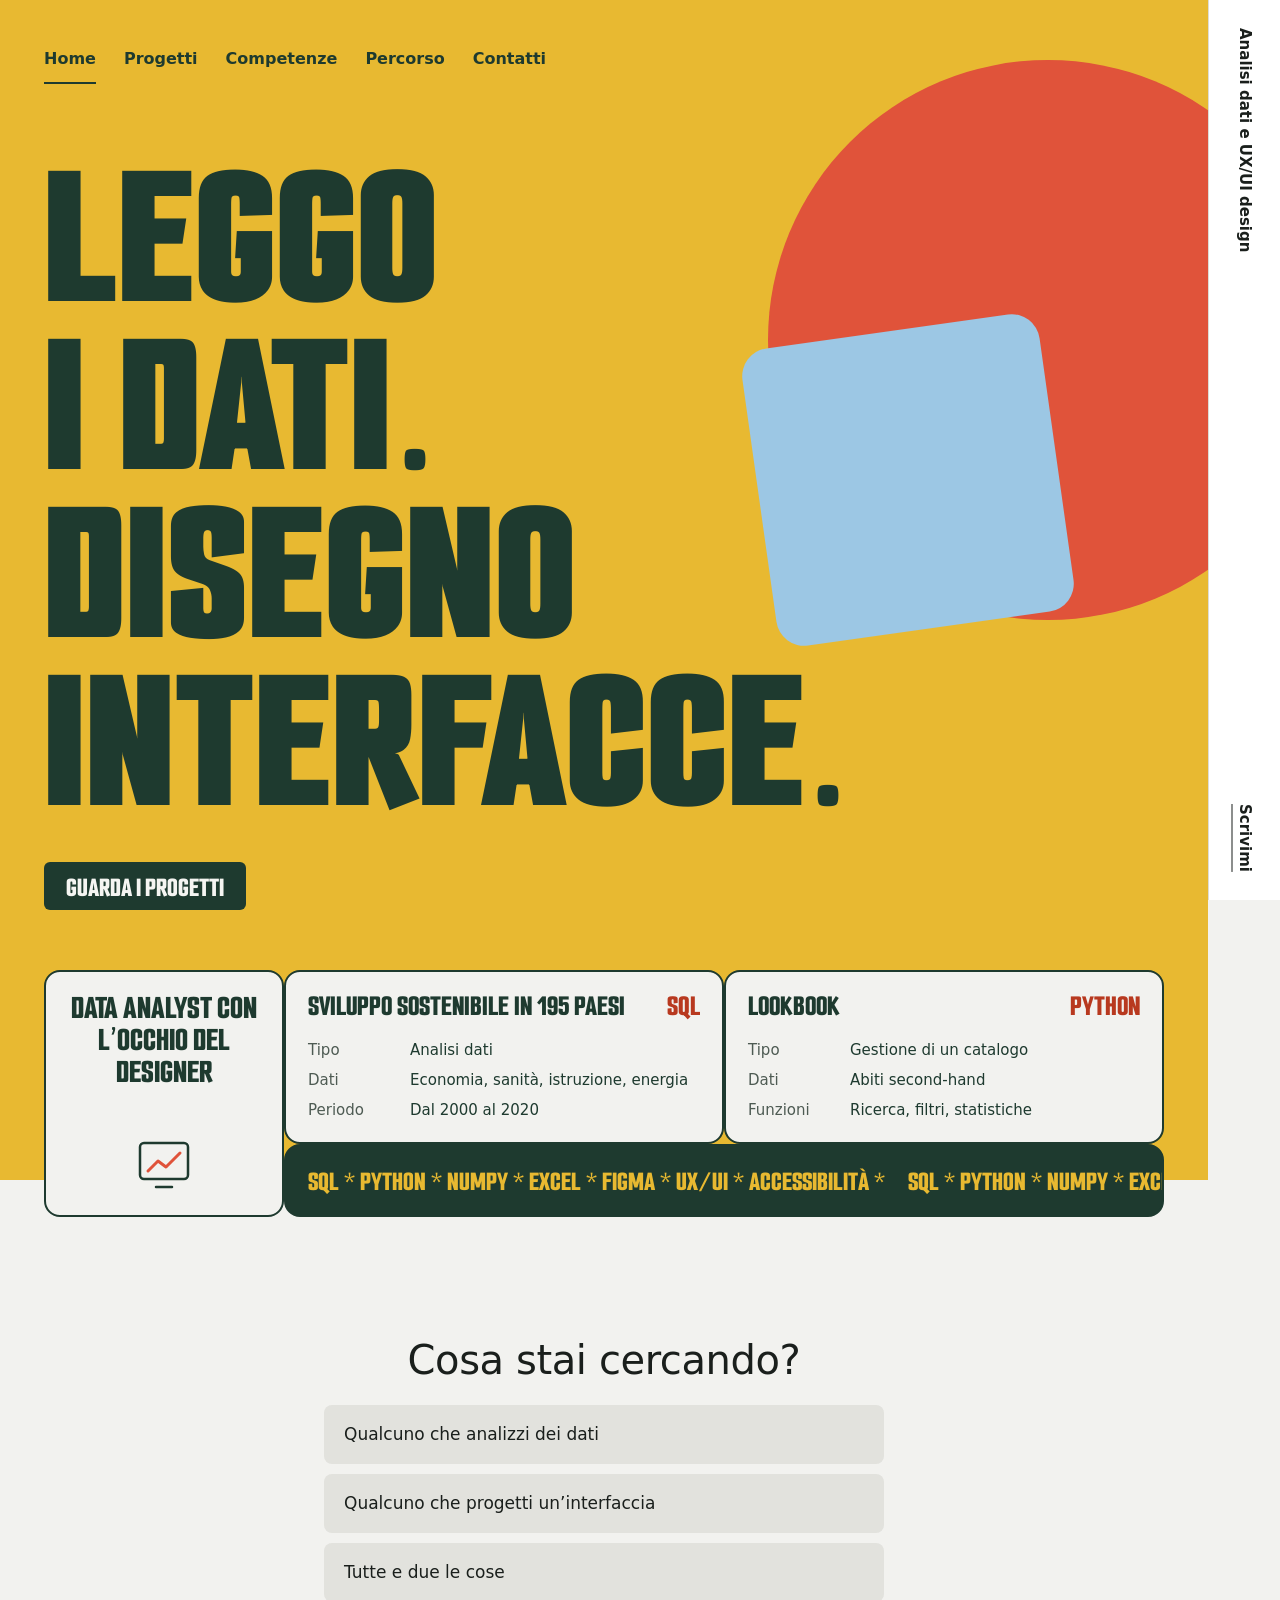
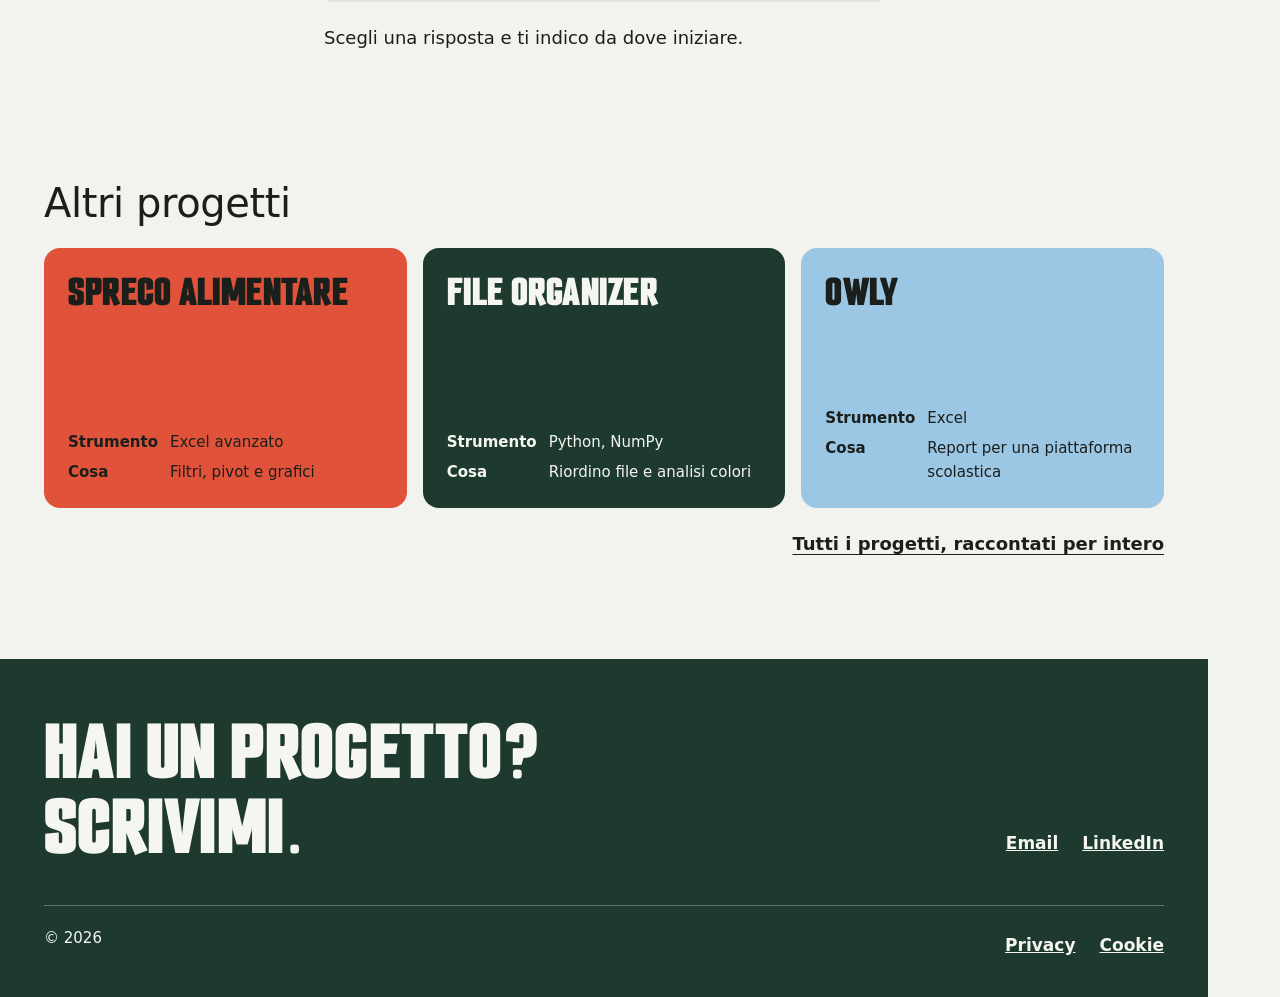
==== index.html @ 6e519856 "Percorso: tappe allineate a sinistra come il resto della pagina" ====
<!DOCTYPE html>
<html lang="it">
<head>
<meta charset="UTF-8">
<meta name="viewport" content="width=device-width, initial-scale=1">
<title>Valerio Aquilani, data analyst e UX/UI designer</title>
<meta name="description" content="Portfolio di Valerio Aquilani: analisi dati con SQL, Python ed Excel, e 13 anni di esperienza in UX/UI design.">
<meta name="theme-color" content="#E8B931">
<link rel="icon" href="data:image/svg+xml,%3Csvg xmlns='http://www.w3.org/2000/svg' viewBox='0 0 32 32'%3E%3Crect width='32' height='32' rx='7' fill='%231E3A2F'/%3E%3Ccircle cx='16' cy='16' r='9' fill='%23E8B931'/%3E%3C/svg%3E">

<meta property="og:type" content="website">
<meta property="og:url" content="https://madeinaquila.github.io/valerioaquilani/">
<meta property="og:title" content="Leggo i dati. Disegno interfacce.">
<meta property="og:description" content="Data analyst con l’occhio del designer. Progetti in SQL, Python, Excel e Figma.">
<meta property="og:image" content="https://madeinaquila.github.io/valerioaquilani/images/og-image.png">
<meta property="og:image:width" content="1200">
<meta property="og:image:height" content="630">
<meta name="twitter:card" content="summary_large_image">

<link rel="preload" href="fonts/smooch-sans.woff2" as="font" type="font/woff2" crossorigin>
<link rel="preload" href="fonts/hanken-grotesk.woff2" as="font" type="font/woff2" crossorigin>
<link rel="stylesheet" href="css/style.css?v=9">
</head>
<body>
<a class="skip" href="#contenuto">Vai al contenuto</a>

<div class="shell">
<div class="page">

  <header class="hero">
    <div class="shape-circle" aria-hidden="true"></div>
    <div class="shape-square" aria-hidden="true"></div>

    <div class="top">
      <nav aria-label="Principale">
        <ul>
          <li><a href="index.html" aria-current="page">Home</a></li>
          <li><a href="portfolio.html">Progetti</a></li>
          <li><a href="skills.html">Competenze</a></li>
          <li><a href="about.html">Percorso</a></li>
          <li><a href="#contatti">Contatti</a></li>
        </ul>
      </nav>
      <button class="menu-btn" type="button" aria-expanded="false" aria-controls="menu">Menu</button>
    </div>

    <h1 class="display">Leggo<br>i dati.<br>Disegno<br>interfacce.</h1>
    <a class="btn btn-verde hero-cta" href="portfolio.html">Guarda i progetti</a>
  </header>

  <main id="contenuto">
    <section class="specs" aria-label="In evidenza">
      <div class="spec spec-intro">
        <p>Data analyst con l’occhio del designer</p>
        <svg aria-hidden="true" viewBox="0 0 60 60" width="60" height="60"><rect x="6" y="8" width="48" height="36" rx="4" fill="none" stroke="#1E3A2F" stroke-width="2.5"/><path d="M14 36 L24 26 L32 32 L46 18" fill="none" stroke="#E0533A" stroke-width="3" stroke-linecap="round" stroke-linejoin="round"/><path d="M22 52 H38" stroke="#1E3A2F" stroke-width="2.5" stroke-linecap="round"/></svg>
      </div>

      <a class="spec" href="portfolio.html#sostenibile">
        <span class="spec-head"><span>Sviluppo sostenibile in 195 Paesi</span><span class="tool">SQL</span></span>
        <dl class="spec-list">
          <dt>Tipo</dt><dd>Analisi dati</dd>
          <dt>Dati</dt><dd>Economia, sanità, istruzione, energia</dd>
          <dt>Periodo</dt><dd>Dal 2000 al 2020</dd>
        </dl>
      </a>

      <a class="spec" href="portfolio.html#lookbook">
        <span class="spec-head"><span>LookBook</span><span class="tool">Python</span></span>
        <dl class="spec-list">
          <dt>Tipo</dt><dd>Gestione di un catalogo</dd>
          <dt>Dati</dt><dd>Abiti second-hand</dd>
          <dt>Funzioni</dt><dd>Ricerca, filtri, statistiche</dd>
        </dl>
      </a>

      <div class="ticker">
        <p class="sr-only">Strumenti: SQL, Python, NumPy, Excel, Figma, UX/UI, accessibilità.</p>
        <div class="ticker-track" aria-hidden="true">
          <span>SQL * Python * NumPy * Excel * Figma * UX/UI * Accessibilità *</span>
          <span>SQL * Python * NumPy * Excel * Figma * UX/UI * Accessibilità *</span>
        </div>
      </div>
    </section>

    <section class="quiz" data-quiz aria-labelledby="quiz-title">
      <h2 id="quiz-title">Cosa stai cercando?</h2>
      <div class="quiz-options" role="group" aria-labelledby="quiz-title">
        <button type="button" data-answer="dati" aria-pressed="false">Qualcuno che analizzi dei dati</button>
        <button type="button" data-answer="ui" aria-pressed="false">Qualcuno che progetti un’interfaccia</button>
        <button type="button" data-answer="tutte" aria-pressed="false">Tutte e due le cose</button>
      </div>
      <p class="quiz-answer" aria-live="polite">Scegli una risposta e ti indico da dove iniziare.</p>
    </section>

    <section class="section" aria-labelledby="altri-title">
      <h2 class="section-title" id="altri-title">Altri progetti</h2>
      <div class="blocks">
        <a class="block bg-pomodoro" href="portfolio.html#spreco">
          <span class="display">Spreco alimentare</span>
          <dl class="spec-list"><dt>Strumento</dt><dd>Excel avanzato</dd><dt>Cosa</dt><dd>Filtri, pivot e grafici</dd></dl>
        </a>
        <a class="block bg-verde" href="portfolio.html#organizer">
          <span class="display">File Organizer</span>
          <dl class="spec-list"><dt>Strumento</dt><dd>Python, NumPy</dd><dt>Cosa</dt><dd>Riordino file e analisi colori</dd></dl>
        </a>
        <a class="block bg-cielo" href="portfolio.html#owly">
          <span class="display">Owly</span>
          <dl class="spec-list"><dt>Strumento</dt><dd>Excel</dd><dt>Cosa</dt><dd>Report per una piattaforma scolastica</dd></dl>
        </a>
      </div>
      <div class="section-foot"><a class="link-forte" href="portfolio.html">Tutti i progetti, raccontati per intero</a></div>
    </section>
  </main>

  <footer class="footer" id="contatti">
    <div class="footer-main">
      <p class="display">Hai un progetto?<br><a href="#" data-email-reveal="keep">Scrivimi.</a></p>
      <div class="footer-links">
        <a href="#" data-email-reveal>Email</a>
        <a href="https://www.linkedin.com/in/valerio-aquilani-575308144/" target="_blank" rel="noopener">LinkedIn</a>
      </div>
    </div>
    <div class="footer-small">
      <span>© 2026</span>
      <span class="footer-links"><a href="privacy-policy.html">Privacy</a><a href="cookie-policy.html">Cookie</a></span>
    </div>
  </footer>
</div>

<aside class="aside" aria-label="Disponibilità">
  <span class="aside-text">Analisi dati e UX/UI design</span>
  <a href="#contatti">Scrivimi</a>
</aside>
</div>

<div class="menu-panel" id="menu" role="dialog" aria-modal="true" aria-label="Menu">
  <button class="menu-close" type="button">Chiudi</button>
  <ul>
    <li><a href="index.html" aria-current="page">Home</a></li>
    <li><a href="portfolio.html">Progetti</a></li>
    <li><a href="skills.html">Competenze</a></li>
    <li><a href="about.html">Percorso</a></li>
    <li><a href="#contatti">Contatti</a></li>
  </ul>
</div>

<script src="js/script.js?v=7"></script>
</body>
</html>
---- css/style.css ----
/* Portfolio, stile "a colori"
   Titoli: Smooch Sans, stretto e un po' retrò, usato grande come elemento grafico.
   Testo: Hanken Grotesk, sobrio e leggibile.
   Font ospitati qui, niente richieste a Google: la privacy policy resta vera. */

@font-face{
  font-family:"Smooch Sans";
  src:url("../fonts/smooch-sans.woff2") format("woff2");
  font-weight:100 900;
  font-display:swap;
}
@font-face{
  font-family:"Hanken Grotesk";
  src:url("../fonts/hanken-grotesk.woff2") format("woff2");
  font-weight:100 900;
  font-display:swap;
}

:root{
  --senape:#E8B931;
  --verde:#1E3A2F;
  --pomodoro:#E0533A;
  --cielo:#9CC7E4;
  --carta:#F2F2EF;
  --bianco:#FFFFFF;
  --ink:#1A1F1C;
  --muted:#4E5B53;
  --rosso-testo:#B8391F;
  --linea:#DCDCD6;
  --chiaro:#F5F5F2;

  --display:"Smooch Sans", "Arial Narrow", sans-serif;
  --body:"Hanken Grotesk", system-ui, sans-serif;

  --gutter:clamp(20px, 3.5vw, 44px);
  --aside:72px;
  --radius:16px;
}

*,*::before,*::after{box-sizing:border-box}
html{scroll-behavior:smooth}
body{
  margin:0;
  background:var(--carta);
  color:var(--ink);
  font-family:var(--body);
  font-size:18px;
  line-height:1.6;
  -webkit-font-smoothing:antialiased;
}
img{max-width:100%;display:block}
a{color:inherit}
p{margin:0}
h1,h2,h3{margin:0}
button{font:inherit;color:inherit}

:focus-visible{outline:3px solid var(--ink);outline-offset:3px;border-radius:4px}
.on-dark :focus-visible,.footer :focus-visible,.menu-panel :focus-visible{outline-color:var(--senape)}

.skip{
  position:absolute;left:12px;top:-60px;z-index:50;
  background:var(--ink);color:var(--chiaro);padding:10px 16px;border-radius:6px;text-decoration:none;font-weight:600;
}
.skip:focus{top:12px}

.sr-only{position:absolute;width:1px;height:1px;padding:0;margin:-1px;overflow:hidden;clip:rect(0,0,0,0);white-space:nowrap;border:0}

/* ---------- scheletro: colonna principale + barra laterale ---------- */
.shell{display:flex;min-height:100vh}
.page{
  flex:1 1 auto;min-width:0;display:flex;flex-direction:column;
  /* su schermi molto larghi il contenuto resta in una colonna di 1200px */
  --gutter:max(clamp(20px, 3.5vw, 44px), calc((100% - 1200px) / 2));
}

.aside{
  flex:0 0 var(--aside);
  background:var(--bianco);
  border-left:1px solid var(--linea);
  position:sticky;top:0;height:100vh;
  display:flex;flex-direction:column;align-items:center;justify-content:space-between;
  padding:28px 0;
}
.aside-text{
  writing-mode:vertical-rl;
  font-size:15px;font-weight:600;line-height:1.4;
}
.aside a{
  writing-mode:vertical-rl;
  font-size:15px;font-weight:700;text-decoration:underline;text-underline-offset:4px;
}

/* ---------- titoli in Smooch ---------- */
.display{
  font-family:var(--display);
  font-weight:900;
  text-transform:uppercase;
  line-height:.8;
  letter-spacing:.005em;
}

/* ---------- testata ---------- */
.top{
  display:flex;align-items:center;justify-content:space-between;gap:24px;
  padding:36px var(--gutter) 0;
  position:relative;z-index:3;
}
.top nav ul{display:flex;gap:28px;list-style:none;margin:0;padding:0}
.top nav a{
  font-size:16px;font-weight:700;text-decoration:none;
  padding:10px 0;display:inline-block;
  border-bottom:2px solid transparent;
}
.top nav a:hover{border-bottom-color:currentColor}
.top nav a[aria-current="page"]{border-bottom-color:currentColor}
.home-link{
  font-family:var(--display);font-weight:900;font-size:26px;text-transform:uppercase;text-decoration:none;line-height:1;
  padding:8px 0;
}
.menu-btn{
  display:none;
  background:transparent;border:2px solid currentColor;border-radius:6px;
  font-family:var(--display);font-weight:800;font-size:22px;text-transform:uppercase;
  padding:6px 14px 4px;min-height:44px;cursor:pointer;
}

/* menu a tutta pagina, solo su telefono */
.menu-panel{
  position:fixed;inset:0;z-index:40;
  background:var(--verde);color:var(--chiaro);
  padding:28px var(--gutter);
  display:none;flex-direction:column;gap:32px;
}
.menu-panel.open{display:flex}
.menu-panel .menu-close{
  align-self:flex-end;background:transparent;border:2px solid var(--chiaro);border-radius:6px;color:var(--chiaro);
  font-family:var(--display);font-weight:800;font-size:22px;text-transform:uppercase;padding:6px 14px 4px;min-height:44px;cursor:pointer;
}
.menu-panel ul{list-style:none;margin:0;padding:0;display:flex;flex-direction:column;gap:8px}
.menu-panel a{
  font-family:var(--display);font-weight:900;font-size:72px;line-height:.9;text-transform:uppercase;text-decoration:none;
}
.menu-panel a[aria-current="page"]{color:var(--senape)}
.menu-panel .menu-note{font-size:16px;margin-top:auto}

/* ---------- homepage: hero gialla ---------- */
.hero{
  position:relative;overflow:hidden;
  background:var(--senape);color:var(--verde);
  padding-bottom:270px;
}
.hero .shape-circle{
  position:absolute;right:-120px;top:60px;width:560px;height:560px;border-radius:50%;
  background:var(--pomodoro);
}
.hero .shape-square{
  position:absolute;right:150px;top:330px;width:300px;height:300px;border-radius:28px;
  background:var(--cielo);transform:rotate(-8deg);
}
.hero h1{
  position:relative;z-index:2;
  font-size:clamp(84px, 16.5vw, 210px);
  padding:70px var(--gutter) 0;
}
.hero-cta{
  position:relative;z-index:2;
  margin:36px 0 0 var(--gutter);
}

.btn{
  display:inline-flex;align-items:center;min-height:48px;
  font-family:var(--display);font-weight:800;font-size:28px;line-height:1;text-transform:uppercase;text-decoration:none;
  padding:10px 20px 6px;border-radius:6px;border:2px solid transparent;
}
.btn-verde{background:var(--verde);color:var(--chiaro)}
.btn-verde:hover{background:var(--ink)}
.btn-senape{background:var(--senape);color:var(--ink)}
.btn-senape:hover{background:#F2CB52}
.btn-linea{border-color:currentColor}

/* ---------- schede "specifiche" ---------- */
.specs{
  position:relative;z-index:3;
  margin-top:-210px;
  padding:0 var(--gutter);
  display:grid;
  grid-template-columns:240px repeat(2, minmax(0,1fr));
}
.spec{
  border:2px solid var(--verde);border-radius:var(--radius);
  background:var(--carta);color:var(--verde);
  padding:20px 22px;
  display:flex;flex-direction:column;gap:18px;
  text-decoration:none;
}
a.spec:hover{background:var(--bianco)}
.spec-intro{grid-row:span 2;justify-content:space-between;text-align:center}
.spec-intro p{font-family:var(--display);font-weight:800;font-size:34px;line-height:.95;text-transform:uppercase}
.spec-intro svg{align-self:center}
.spec-head{
  display:flex;justify-content:space-between;gap:12px;
  font-family:var(--display);font-weight:800;font-size:30px;line-height:.95;text-transform:uppercase;
}
.spec-head .tool{color:var(--rosso-testo);flex:none}
.spec-list{display:grid;grid-template-columns:90px minmax(0,1fr);row-gap:6px;column-gap:12px;font-size:15px;font-weight:500;margin:0}
.spec-list dt{color:var(--muted)}
.spec-list dd{margin:0}

.ticker{
  grid-column:span 2;
  border:2px solid var(--verde);border-radius:var(--radius);
  background:var(--verde);color:var(--senape);
  overflow:hidden;
}
.ticker-track{
  display:flex;width:max-content;
  animation:scorri 40s linear infinite;
}
.ticker-track span{
  font-family:var(--display);font-weight:800;font-size:28px;text-transform:uppercase;white-space:nowrap;
  padding:14px 0 10px 22px;
}
@keyframes scorri{to{transform:translateX(-50%)}}

/* ---------- quiz ---------- */
.quiz{
  padding:120px var(--gutter) 100px;
  display:flex;flex-direction:column;align-items:center;gap:22px;
}
.quiz h2,.section-title{font-size:clamp(30px, 4vw, 40px);font-weight:500;letter-spacing:-.01em;line-height:1.15}
.quiz-options{width:min(560px, 100%);display:flex;flex-direction:column;gap:10px;margin:0;padding:0;border:0}
.quiz-options button{
  text-align:left;font-size:17px;font-weight:500;
  padding:14px 18px;min-height:52px;border-radius:8px;cursor:pointer;
  background:#E2E2DD;border:2px solid transparent;
}
.quiz-options button:hover{border-color:var(--muted)}
.quiz-options button[aria-pressed="true"]{background:var(--senape);border-color:var(--ink)}
.quiz-answer{width:min(560px, 100%);font-size:18px;min-height:56px}
.quiz-answer a{font-weight:700}

/* ---------- blocchi colorati dei progetti ---------- */
.section{padding:0 var(--gutter) 100px;display:flex;flex-direction:column;gap:22px}
.blocks{display:grid;grid-template-columns:repeat(3, minmax(0,1fr));gap:16px}
.block{
  border-radius:var(--radius);padding:24px;min-height:260px;
  display:flex;flex-direction:column;justify-content:space-between;gap:24px;
  text-decoration:none;
}
.block .display{font-size:44px;line-height:.9}
.block .spec-list dt{color:inherit;opacity:1;font-weight:600}
.block:hover{transform:translateY(-3px)}
.bg-pomodoro{background:var(--pomodoro);color:var(--ink)}
.bg-verde{background:var(--verde);color:var(--chiaro)}
.bg-cielo{background:var(--cielo);color:var(--ink)}
.bg-senape{background:var(--senape);color:var(--ink)}
.section-foot{display:flex;justify-content:flex-end}
.link-forte{font-weight:700;text-underline-offset:4px}

/* ---------- testata delle pagine interne ---------- */
.band{position:relative;overflow:hidden;padding-bottom:64px}
.band h1{font-size:clamp(76px, 13vw, 170px);padding:56px var(--gutter) 0;position:relative;z-index:2}
.band .lede{padding:28px var(--gutter) 0;max-width:calc(36em + 2 * var(--gutter));font-size:20px;line-height:1.55;position:relative;z-index:2}
.band .shape-circle{position:absolute;right:-90px;top:-80px;width:340px;height:340px;border-radius:50%}
.band .shape-square{position:absolute;right:120px;bottom:-60px;width:200px;height:200px;border-radius:24px;transform:rotate(-8deg)}

/* ---------- casi studio ---------- */
.cases{padding:64px var(--gutter) 100px;display:flex;flex-direction:column;gap:64px}
.case{display:flex;flex-direction:column;gap:0;scroll-margin-top:24px}
.case-top{
  border-radius:var(--radius) var(--radius) 0 0;
  padding:28px 28px 26px;
  display:grid;grid-template-columns:minmax(0,1.3fr) minmax(0,1fr);gap:32px;align-items:end;
}
.case-top h2{font-size:clamp(48px, 6vw, 76px)}
.case-top .spec-list{font-size:16px}
.case-top .spec-list dt{color:inherit;font-weight:700}
.case-body{
  background:var(--bianco);border:2px solid var(--verde);border-top:0;
  border-radius:0 0 var(--radius) var(--radius);
  padding:28px;
  display:grid;grid-template-columns:repeat(3, minmax(0,1fr));gap:32px;
}
.case-body h3{font-family:var(--display);font-weight:800;font-size:30px;text-transform:uppercase;line-height:1;margin-bottom:10px;color:var(--verde)}
.case-body p{font-size:17px;line-height:1.6;max-width:34em}
.case-link{grid-column:1 / -1;border-top:1px solid var(--linea);padding-top:20px;display:flex;gap:24px;flex-wrap:wrap}

/* ---------- competenze ---------- */
.groups{padding:64px var(--gutter) 100px;display:flex;flex-direction:column;gap:56px}
.group{display:grid;grid-template-columns:260px minmax(0,1fr);gap:32px;align-items:start}
.group-head{display:flex;flex-direction:column;gap:12px}
.group-head h2{font-size:64px}
.group-head p{font-size:16px;color:var(--muted)}
.skill-grid{display:grid;grid-template-columns:repeat(2, minmax(0,1fr));gap:16px}
.skill{
  border:2px solid var(--verde);border-radius:var(--radius);background:var(--bianco);
  padding:20px 22px;display:flex;flex-direction:column;gap:12px;
}
.skill-name{display:flex;justify-content:space-between;gap:12px;align-items:baseline}
.skill-name h3{font-family:var(--display);font-weight:800;font-size:32px;line-height:.95;text-transform:uppercase;color:var(--verde)}
.badge{flex:none;font-size:14px;font-weight:700;background:var(--senape);color:var(--ink);padding:3px 10px;border-radius:999px}
.skill p{font-size:16px;line-height:1.5}

/* ---------- percorso ---------- */
.story{padding:64px var(--gutter) 40px;display:grid;grid-template-columns:minmax(0,1fr) 380px;gap:56px;align-items:start}
.story-text{display:flex;flex-direction:column;gap:20px;max-width:36em}
.story-text p{font-size:19px;line-height:1.65}
.looking{
  border:2px solid var(--verde);border-radius:var(--radius);background:var(--senape);
  padding:24px;display:flex;flex-direction:column;gap:12px;
}
.looking h2{font-family:var(--display);font-weight:900;font-size:40px;line-height:.9;text-transform:uppercase}
.looking p{font-size:17px;line-height:1.5}

.route{padding:40px var(--gutter) 100px}
.route ol{
  list-style:none;margin:0;padding:0;
  display:grid;grid-template-columns:repeat(4, minmax(0,1fr));
  position:relative;
}
.route ol::before{
  content:"";position:absolute;left:17px;right:calc(25% - 27px);top:17px;height:10px;background:var(--verde);border-radius:5px;
}
.route li > div{display:flex;flex-direction:column;gap:6px}
.route li{position:relative;display:flex;flex-direction:column;align-items:flex-start;text-align:left;gap:16px;padding:0 24px 0 0}
.stop{
  flex:none;
  width:44px;height:44px;border-radius:50%;background:var(--bianco);border:9px solid var(--verde);position:relative;z-index:1;
}
.route li.now .stop{background:var(--senape)}
.route .tag{
  position:absolute;top:-38px;left:0;background:var(--pomodoro);color:var(--ink);font-weight:700;font-size:14px;padding:3px 10px;border-radius:999px;
}
.route h3{font-family:var(--display);font-weight:900;font-size:34px;line-height:.9;text-transform:uppercase;color:var(--verde)}
.route p{font-size:15px;line-height:1.45;color:var(--muted)}

/* ---------- testo lungo (policy) ---------- */
.legal{padding:56px var(--gutter) 100px;max-width:calc(40em + 2 * var(--gutter))}
.legal h2{font-family:var(--display);font-weight:900;font-size:40px;text-transform:uppercase;line-height:.9;margin:40px 0 12px;color:var(--verde)}
.legal p{margin-bottom:14px}
.legal .updated{color:var(--muted);font-size:16px}
.legal .callout{background:var(--senape);border-radius:10px;padding:16px 20px;font-weight:600}

/* ---------- piè di pagina ---------- */
.footer{
  background:var(--verde);color:var(--chiaro);
  padding:56px var(--gutter) 32px;
  display:flex;flex-direction:column;gap:40px;
  margin-top:auto;
}
.footer-main{display:flex;justify-content:space-between;align-items:flex-end;gap:32px;flex-wrap:wrap}
.footer-main .display{font-size:clamp(56px, 8vw, 88px);line-height:.85}
.footer-main .display a{text-decoration:none}
.footer-main .display a:hover{color:var(--senape)}
.footer-links{display:flex;gap:24px;flex-wrap:wrap;font-size:17px;font-weight:600}
.footer-links a{padding:8px 0;display:inline-block}
.footer-small{display:flex;justify-content:space-between;gap:16px;flex-wrap:wrap;font-size:15px;border-top:1px solid rgba(245,245,242,.3);padding-top:20px}
.footer-small a{padding:6px 0;display:inline-block}
.footer .availability{display:none}

/* ---------- schermi stretti ---------- */
@media (max-width: 1100px){
  .hero .shape-circle{width:420px;height:420px;right:-160px}
  .hero .shape-square{width:220px;height:220px;right:60px;top:380px}
  .hero{padding-bottom:250px}
  .specs{grid-template-columns:repeat(2, minmax(0,1fr))}
  .spec-intro{grid-row:auto;grid-column:span 2;flex-direction:row;align-items:center;text-align:left}
  .story{grid-template-columns:1fr}
  .group{grid-template-columns:1fr}
}
@media (max-width: 900px){
  .aside{display:none}
  .footer .availability{display:block;font-size:16px}
  .top nav{display:none}
  .menu-btn{display:inline-flex;align-items:center}
  .blocks{grid-template-columns:1fr}
  .case-top{grid-template-columns:1fr;align-items:start}
  .case-body{grid-template-columns:1fr}
  .skill-grid{grid-template-columns:1fr}
  .route ol{grid-template-columns:1fr;gap:28px}
  .route ol::before{left:17px;right:auto;top:20px;bottom:60px;width:10px;height:auto}
  .route li{flex-direction:row;align-items:flex-start;text-align:left;gap:20px;padding:0}
  .route li > div{display:flex;flex-direction:column;gap:6px;padding-top:4px}
  .route .tag{position:static;transform:none;align-self:flex-start;margin-bottom:4px}
}
@media (max-width: 640px){
  body{font-size:17px}
  .hero{padding-bottom:180px}
  .hero h1{padding-top:48px}
  .hero .shape-circle{width:260px;height:260px;right:-100px;top:auto;bottom:-40px}
  .hero .shape-square{width:150px;height:150px;right:110px;top:auto;bottom:40px}
  .specs{grid-template-columns:1fr;margin-top:-120px}
  .spec-intro{grid-column:auto;flex-direction:column;text-align:center}
  .ticker{grid-column:auto}
  .quiz{padding:80px var(--gutter) 72px}
  .band .shape-circle{width:200px;height:200px;right:-70px;top:-60px}
  .band .shape-square{display:none}
  .menu-panel a{font-size:56px}
}

@media (prefers-reduced-motion: reduce){
  html{scroll-behavior:auto}
  .ticker-track{animation:none}
  .block:hover{transform:none}
}
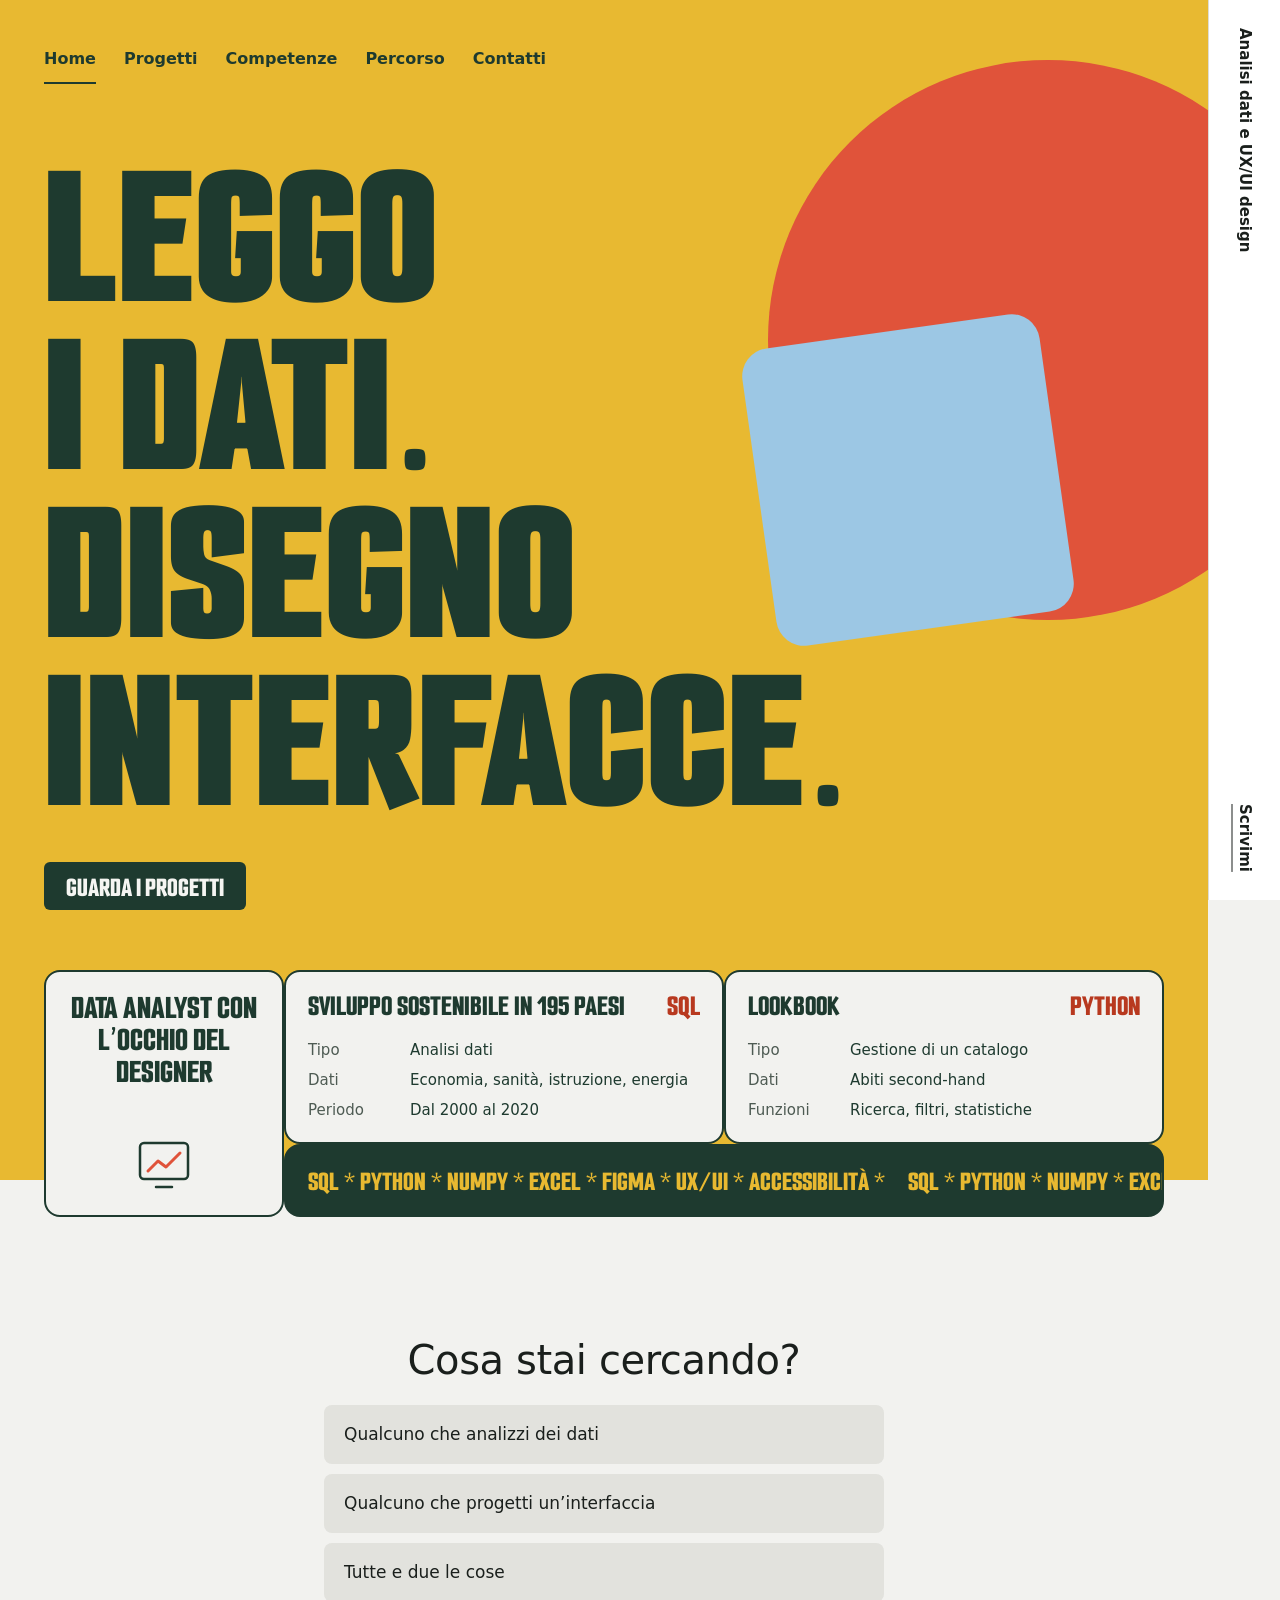
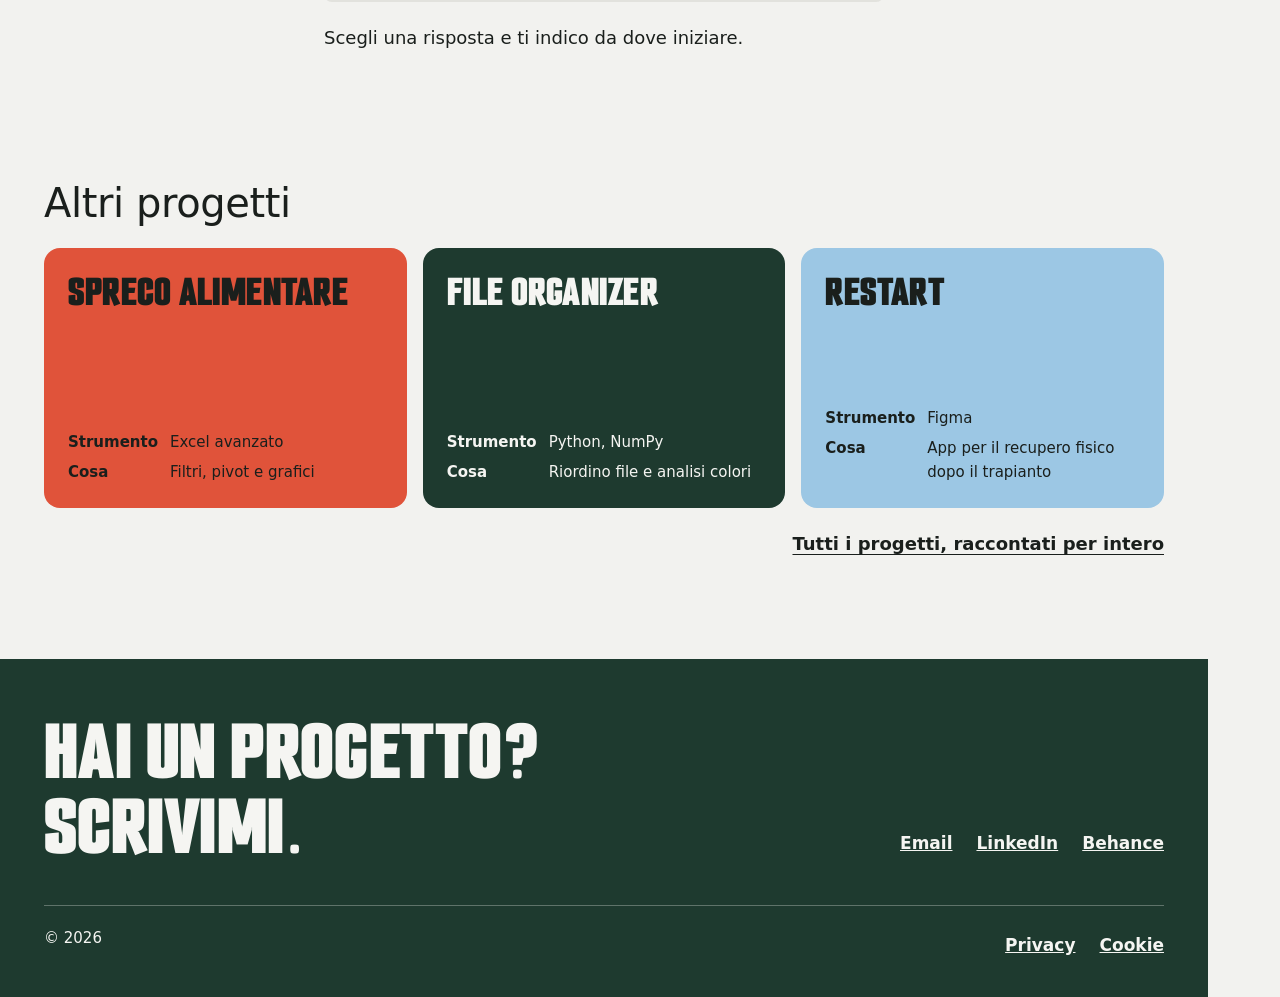
==== commit 4d87267a: "Aggiunto il caso studio ReStart e il link a Behance - ReStart nella pagina Progetti, con problema, p" ====
--- a/index.html
+++ b/index.html
@@ -19,7 +19,7 @@
 
 <link rel="preload" href="fonts/smooch-sans.woff2" as="font" type="font/woff2" crossorigin>
 <link rel="preload" href="fonts/hanken-grotesk.woff2" as="font" type="font/woff2" crossorigin>
-<link rel="stylesheet" href="css/style.css?v=9">
+<link rel="stylesheet" href="css/style.css?v=10">
 </head>
 <body>
 <a class="skip" href="#contenuto">Vai al contenuto</a>
@@ -103,9 +103,9 @@
           <span class="display">File Organizer</span>
           <dl class="spec-list"><dt>Strumento</dt><dd>Python, NumPy</dd><dt>Cosa</dt><dd>Riordino file e analisi colori</dd></dl>
         </a>
-        <a class="block bg-cielo" href="portfolio.html#owly">
-          <span class="display">Owly</span>
-          <dl class="spec-list"><dt>Strumento</dt><dd>Excel</dd><dt>Cosa</dt><dd>Report per una piattaforma scolastica</dd></dl>
+        <a class="block bg-cielo" href="portfolio.html#restart">
+          <span class="display">ReStart</span>
+          <dl class="spec-list"><dt>Strumento</dt><dd>Figma</dd><dt>Cosa</dt><dd>App per il recupero fisico dopo il trapianto</dd></dl>
         </a>
       </div>
       <div class="section-foot"><a class="link-forte" href="portfolio.html">Tutti i progetti, raccontati per intero</a></div>
@@ -118,6 +118,7 @@
       <div class="footer-links">
         <a href="#" data-email-reveal>Email</a>
         <a href="https://www.linkedin.com/in/valerio-aquilani-575308144/" target="_blank" rel="noopener">LinkedIn</a>
+        <a href="https://www.behance.net/valerioaquilani" target="_blank" rel="noopener">Behance</a>
       </div>
     </div>
     <div class="footer-small">
@@ -144,6 +145,6 @@
   </ul>
 </div>
 
-<script src="js/script.js?v=7"></script>
+<script src="js/script.js?v=8"></script>
 </body>
 </html>
--- a/css/style.css
+++ b/css/style.css
@@ -67,11 +67,7 @@
 
 /* ---------- scheletro: colonna principale + barra laterale ---------- */
 .shell{display:flex;min-height:100vh}
-.page{
-  flex:1 1 auto;min-width:0;display:flex;flex-direction:column;
-  /* su schermi molto larghi il contenuto resta in una colonna di 1200px */
-  --gutter:max(clamp(20px, 3.5vw, 44px), calc((100% - 1200px) / 2));
-}
+.page{flex:1 1 auto;min-width:0;display:flex;flex-direction:column}
 
 .aside{
   flex:0 0 var(--aside);
@@ -319,17 +315,17 @@
   position:relative;
 }
 .route ol::before{
-  content:"";position:absolute;left:17px;right:calc(25% - 27px);top:17px;height:10px;background:var(--verde);border-radius:5px;
+  content:"";position:absolute;left:12.5%;right:12.5%;top:17px;height:10px;background:var(--verde);border-radius:5px;
 }
 .route li > div{display:flex;flex-direction:column;gap:6px}
-.route li{position:relative;display:flex;flex-direction:column;align-items:flex-start;text-align:left;gap:16px;padding:0 24px 0 0}
+.route li{position:relative;display:flex;flex-direction:column;align-items:center;text-align:center;gap:16px;padding:0 10px}
 .stop{
   flex:none;
   width:44px;height:44px;border-radius:50%;background:var(--bianco);border:9px solid var(--verde);position:relative;z-index:1;
 }
 .route li.now .stop{background:var(--senape)}
 .route .tag{
-  position:absolute;top:-38px;left:0;background:var(--pomodoro);color:var(--ink);font-weight:700;font-size:14px;padding:3px 10px;border-radius:999px;
+  position:absolute;top:-38px;left:50%;transform:translateX(-50%);background:var(--pomodoro);color:var(--ink);font-weight:700;font-size:14px;padding:3px 10px;border-radius:999px;
 }
 .route h3{font-family:var(--display);font-weight:900;font-size:34px;line-height:.9;text-transform:uppercase;color:var(--verde)}
 .route p{font-size:15px;line-height:1.45;color:var(--muted)}
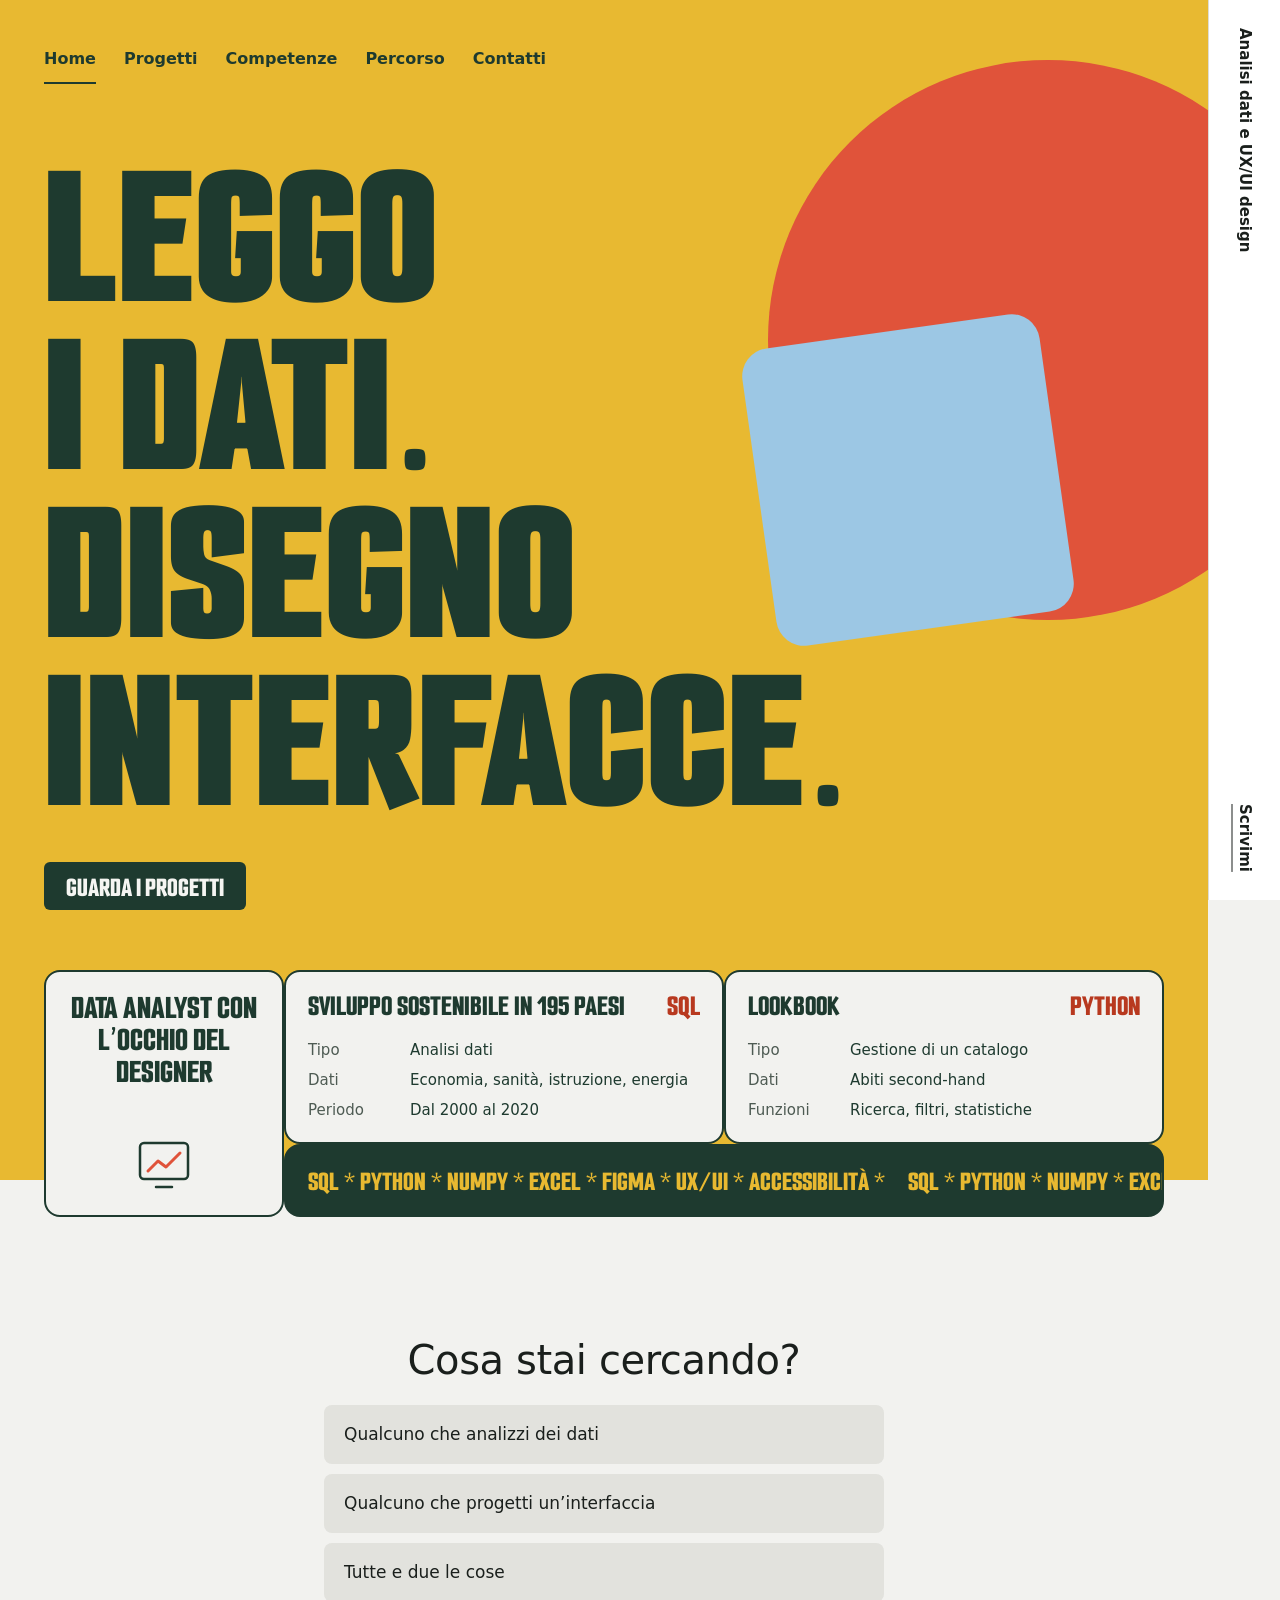
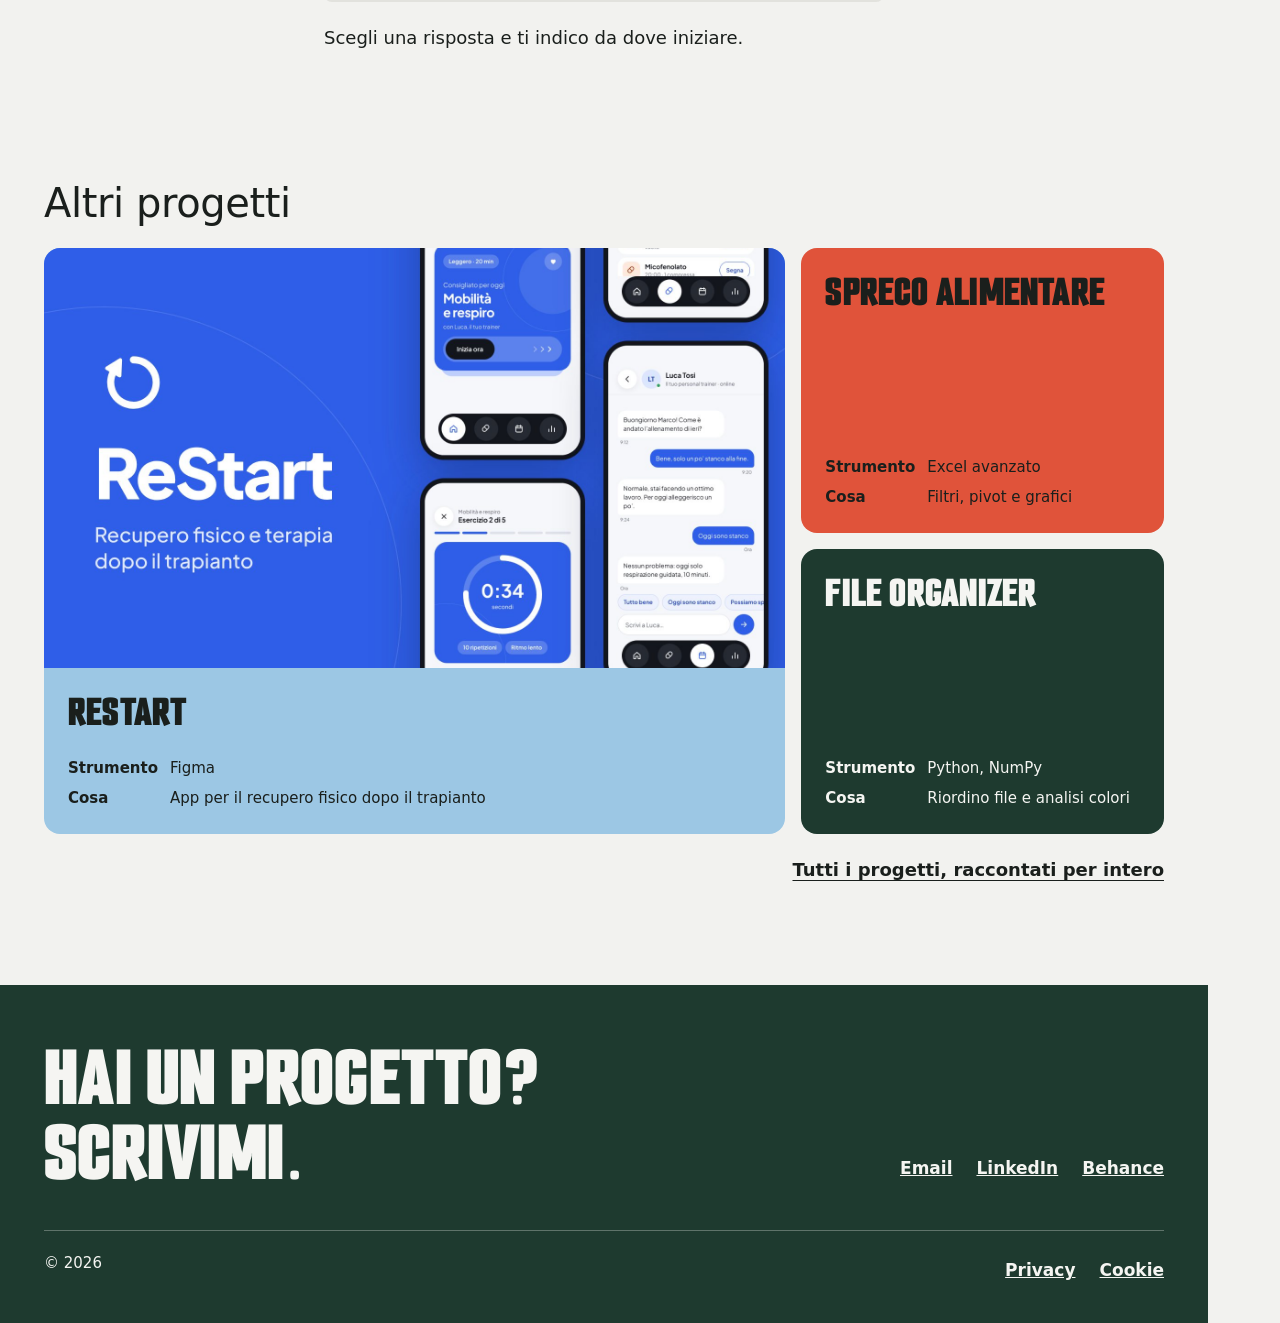
==== commit 2d898e59: "ReStart: copertina nel caso studio e blocco grande in homepage" ====
--- a/index.html
+++ b/index.html
@@ -19,7 +19,7 @@
 
 <link rel="preload" href="fonts/smooch-sans.woff2" as="font" type="font/woff2" crossorigin>
 <link rel="preload" href="fonts/hanken-grotesk.woff2" as="font" type="font/woff2" crossorigin>
-<link rel="stylesheet" href="css/style.css?v=10">
+<link rel="stylesheet" href="css/style.css?v=11">
 </head>
 <body>
 <a class="skip" href="#contenuto">Vai al contenuto</a>
@@ -95,6 +95,13 @@
     <section class="section" aria-labelledby="altri-title">
       <h2 class="section-title" id="altri-title">Altri progetti</h2>
       <div class="blocks">
+        <a class="block block-feature bg-cielo" href="portfolio.html#restart">
+          <img src="images/restart-cover.jpg" width="1616" height="1264" alt="" loading="lazy">
+          <span class="block-text">
+            <span class="display">ReStart</span>
+            <dl class="spec-list"><dt>Strumento</dt><dd>Figma</dd><dt>Cosa</dt><dd>App per il recupero fisico dopo il trapianto</dd></dl>
+          </span>
+        </a>
         <a class="block bg-pomodoro" href="portfolio.html#spreco">
           <span class="display">Spreco alimentare</span>
           <dl class="spec-list"><dt>Strumento</dt><dd>Excel avanzato</dd><dt>Cosa</dt><dd>Filtri, pivot e grafici</dd></dl>
@@ -103,10 +110,7 @@
           <span class="display">File Organizer</span>
           <dl class="spec-list"><dt>Strumento</dt><dd>Python, NumPy</dd><dt>Cosa</dt><dd>Riordino file e analisi colori</dd></dl>
         </a>
-        <a class="block bg-cielo" href="portfolio.html#restart">
-          <span class="display">ReStart</span>
-          <dl class="spec-list"><dt>Strumento</dt><dd>Figma</dd><dt>Cosa</dt><dd>App per il recupero fisico dopo il trapianto</dd></dl>
-        </a>
+
       </div>
       <div class="section-foot"><a class="link-forte" href="portfolio.html">Tutti i progetti, raccontati per intero</a></div>
     </section>
--- a/css/style.css
+++ b/css/style.css
@@ -246,6 +246,9 @@
 .block .display{font-size:44px;line-height:.9}
 .block .spec-list dt{color:inherit;opacity:1;font-weight:600}
 .block:hover{transform:translateY(-3px)}
+.block-feature{grid-column:span 2;grid-row:span 2;padding:0;overflow:hidden;gap:0}
+.block-feature img{width:100%;height:100%;min-height:300px;max-height:420px;object-fit:cover;object-position:left center}
+.block-feature .block-text{padding:24px;display:flex;flex-direction:column;gap:24px}
 .bg-pomodoro{background:var(--pomodoro);color:var(--ink)}
 .bg-verde{background:var(--verde);color:var(--chiaro)}
 .bg-cielo{background:var(--cielo);color:var(--ink)}
@@ -279,6 +282,8 @@
 }
 .case-body h3{font-family:var(--display);font-weight:800;font-size:30px;text-transform:uppercase;line-height:1;margin-bottom:10px;color:var(--verde)}
 .case-body p{font-size:17px;line-height:1.6;max-width:34em}
+.case-img{grid-column:1 / -1;margin:0}
+.case-img img{width:100%;height:auto;border-radius:10px}
 .case-link{grid-column:1 / -1;border-top:1px solid var(--linea);padding-top:20px;display:flex;gap:24px;flex-wrap:wrap}
 
 /* ---------- competenze ---------- */
@@ -370,6 +375,8 @@
   .top nav{display:none}
   .menu-btn{display:inline-flex;align-items:center}
   .blocks{grid-template-columns:1fr}
+  .block-feature{grid-column:auto;grid-row:auto}
+  .block-feature img{min-height:0;max-height:none;height:auto}
   .case-top{grid-template-columns:1fr;align-items:start}
   .case-body{grid-template-columns:1fr}
   .skill-grid{grid-template-columns:1fr}
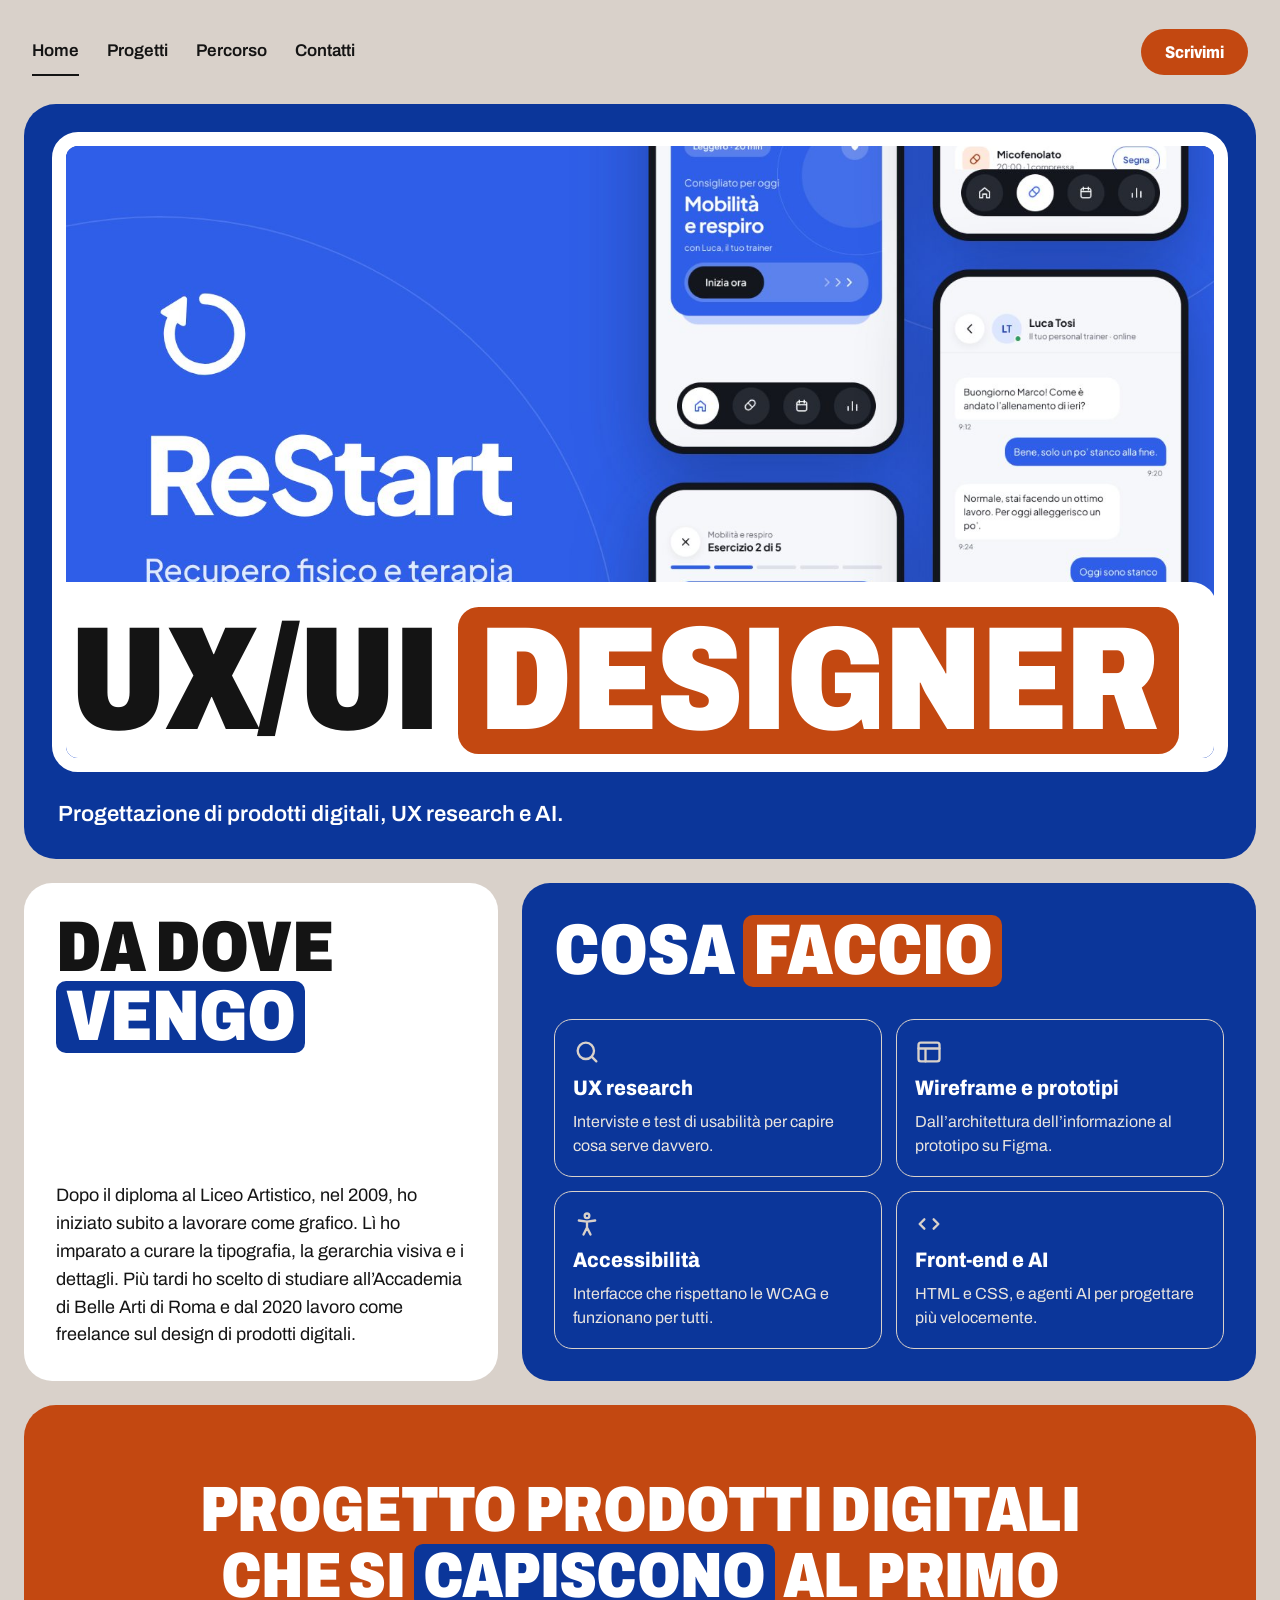
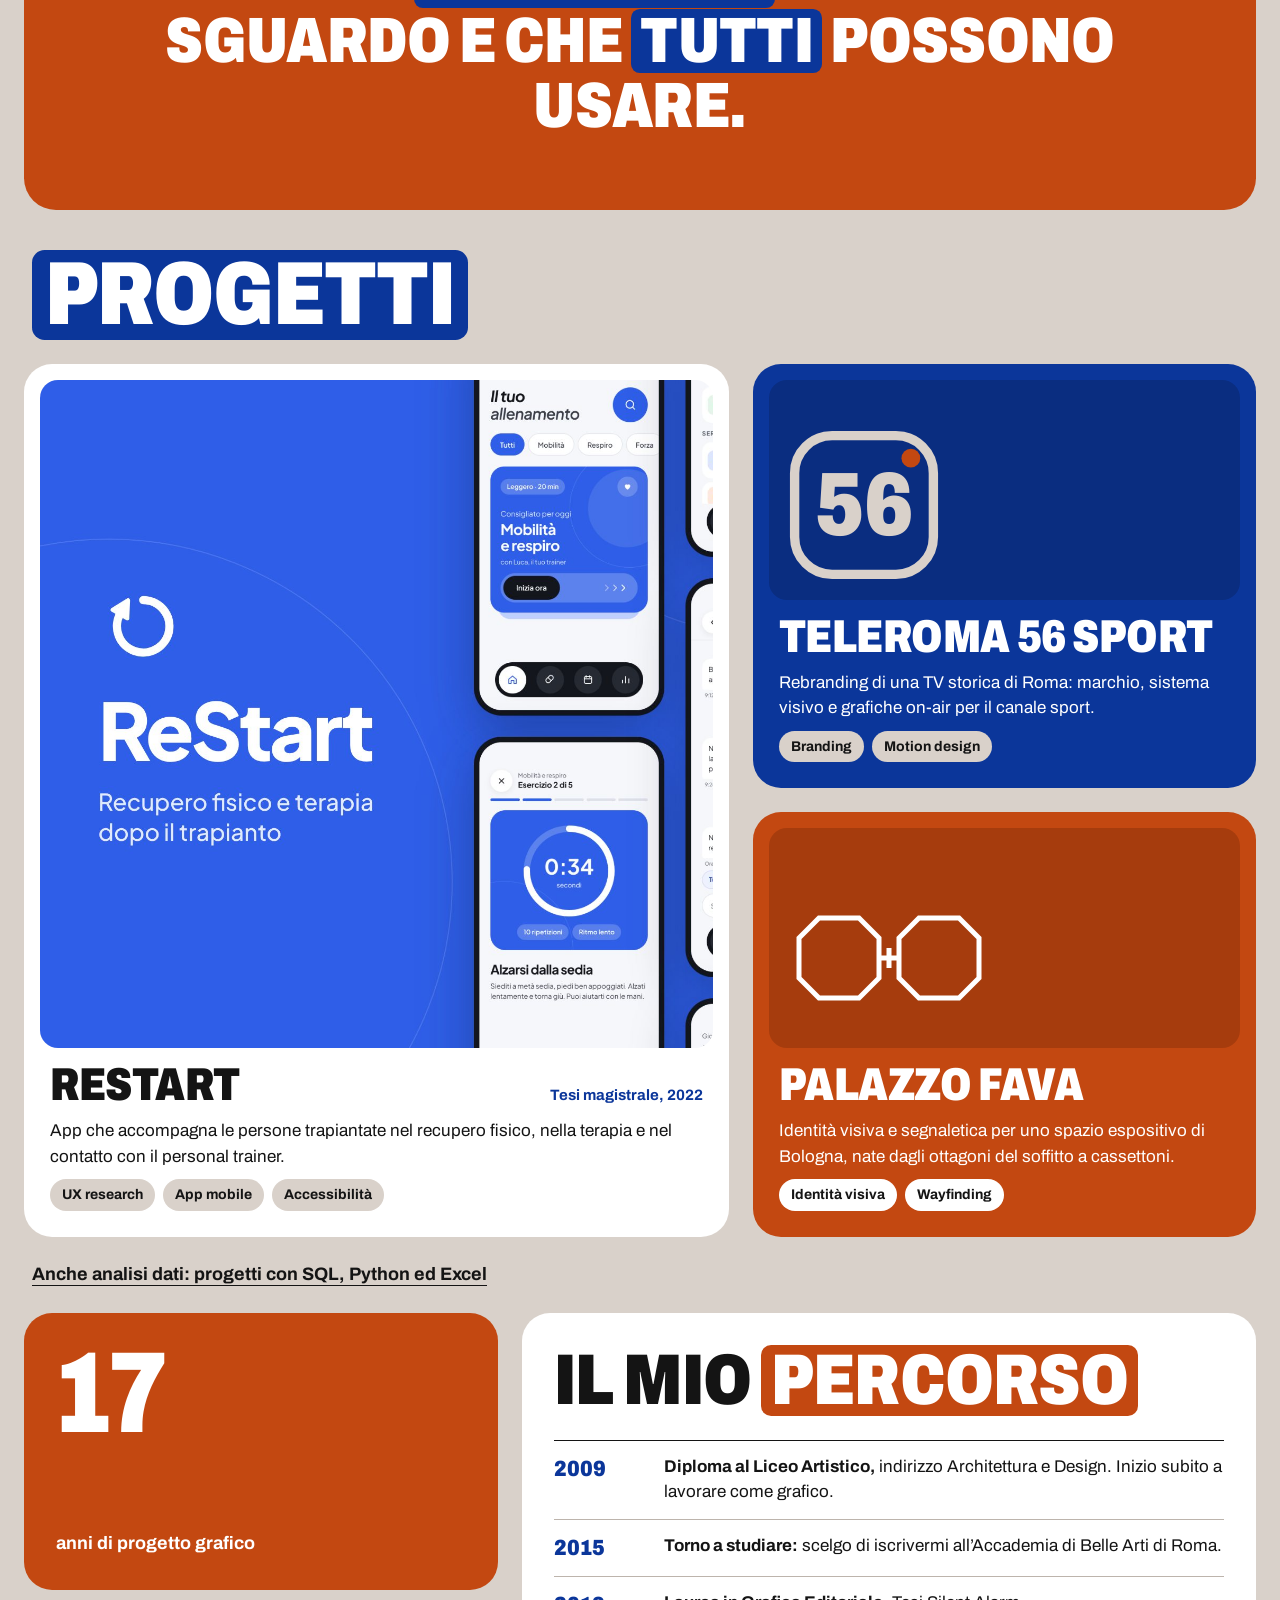
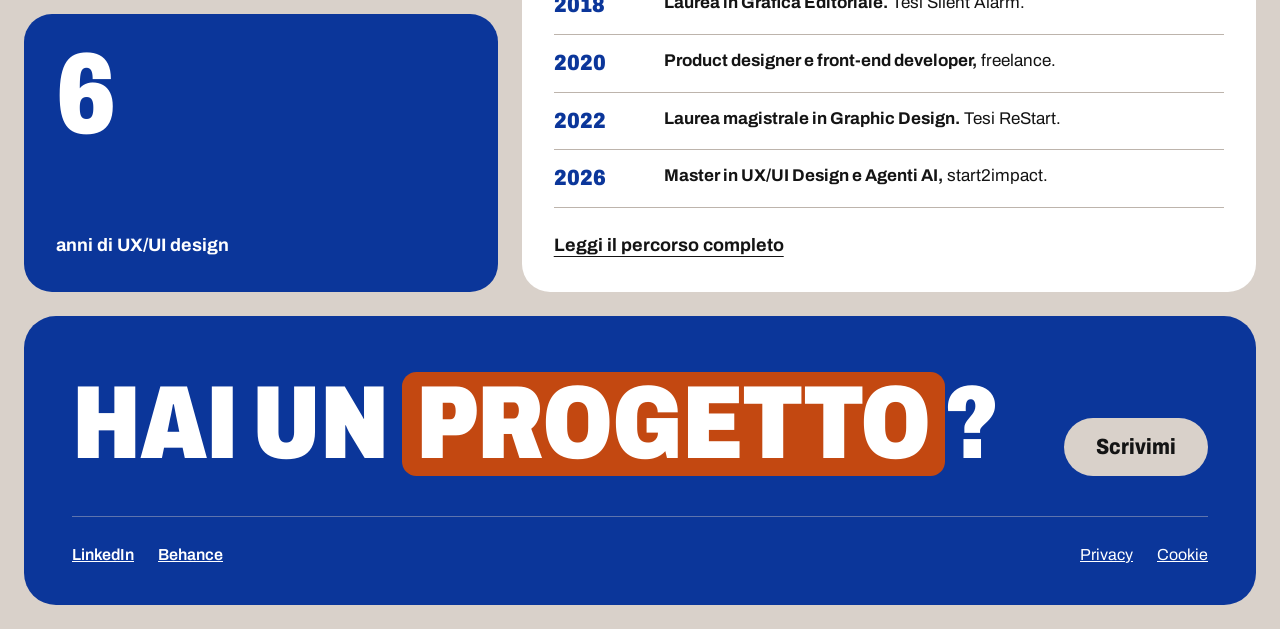
==== commit e1f217b6: "Nuovo portfolio UX/UI: terracotta, blu e linen - Homepage centrata sull'UX/UI design - Progetti: ReS" ====
--- a/index.html
+++ b/index.html
@@ -3,152 +3,162 @@
 <head>
 <meta charset="UTF-8">
 <meta name="viewport" content="width=device-width, initial-scale=1">
-<title>Valerio Aquilani, data analyst e UX/UI designer</title>
-<meta name="description" content="Portfolio di Valerio Aquilani: analisi dati con SQL, Python ed Excel, e 13 anni di esperienza in UX/UI design.">
-<meta name="theme-color" content="#E8B931">
-<link rel="icon" href="data:image/svg+xml,%3Csvg xmlns='http://www.w3.org/2000/svg' viewBox='0 0 32 32'%3E%3Crect width='32' height='32' rx='7' fill='%231E3A2F'/%3E%3Ccircle cx='16' cy='16' r='9' fill='%23E8B931'/%3E%3C/svg%3E">
-
+<title>Valerio Aquilani, UX/UI Designer</title>
+<meta name="description" content="Portfolio di Valerio Aquilani, UX/UI designer: progettazione di prodotti digitali, UX research e AI.">
+<meta name="theme-color" content="#D9D1CA">
+<link rel="icon" href="data:image/svg+xml,%3Csvg xmlns='http://www.w3.org/2000/svg' viewBox='0 0 32 32'%3E%3Crect width='32' height='32' rx='8' fill='%230B369A'/%3E%3Crect x='8' y='8' width='16' height='16' rx='4' fill='%23C34811'/%3E%3C/svg%3E">
 <meta property="og:type" content="website">
 <meta property="og:url" content="https://madeinaquila.github.io/valerioaquilani/">
-<meta property="og:title" content="Leggo i dati. Disegno interfacce.">
-<meta property="og:description" content="Data analyst con l’occhio del designer. Progetti in SQL, Python, Excel e Figma.">
+<meta property="og:title" content="UX/UI Designer, Valerio Aquilani">
+<meta property="og:description" content="Portfolio di Valerio Aquilani, UX/UI designer: progettazione di prodotti digitali, UX research e AI.">
 <meta property="og:image" content="https://madeinaquila.github.io/valerioaquilani/images/og-image.png">
 <meta property="og:image:width" content="1200">
 <meta property="og:image:height" content="630">
 <meta name="twitter:card" content="summary_large_image">
-
-<link rel="preload" href="fonts/smooch-sans.woff2" as="font" type="font/woff2" crossorigin>
-<link rel="preload" href="fonts/hanken-grotesk.woff2" as="font" type="font/woff2" crossorigin>
-<link rel="stylesheet" href="css/style.css?v=11">
+<link rel="preload" href="fonts/archivo.woff2" as="font" type="font/woff2" crossorigin>
+<link rel="stylesheet" href="css/style.css?v=12">
 </head>
 <body>
 <a class="skip" href="#contenuto">Vai al contenuto</a>
 
-<div class="shell">
-<div class="page">
-
-  <header class="hero">
-    <div class="shape-circle" aria-hidden="true"></div>
-    <div class="shape-square" aria-hidden="true"></div>
-
-    <div class="top">
-      <nav aria-label="Principale">
-        <ul>
-          <li><a href="index.html" aria-current="page">Home</a></li>
-          <li><a href="portfolio.html">Progetti</a></li>
-          <li><a href="skills.html">Competenze</a></li>
-          <li><a href="about.html">Percorso</a></li>
-          <li><a href="#contatti">Contatti</a></li>
-        </ul>
-      </nav>
-      <button class="menu-btn" type="button" aria-expanded="false" aria-controls="menu">Menu</button>
+<div class="wrap">
+  <header class="top">
+    <nav aria-label="Principale">
+      <ul>
+        <li><a href="index.html" aria-current="page">Home</a></li>
+        <li><a href="portfolio.html">Progetti</a></li>
+        <li><a href="about.html">Percorso</a></li>
+        <li><a href="#contatti">Contatti</a></li>
+      </ul>
+    </nav>
+    <div class="top-actions">
+      <a class="pill pill-terra" href="#" data-email-reveal="keep">Scrivimi</a>
+      <button class="pill pill-line menu-btn" type="button" aria-expanded="false" aria-controls="menu">Menu</button>
     </div>
-
-    <h1 class="display">Leggo<br>i dati.<br>Disegno<br>interfacce.</h1>
-    <a class="btn btn-verde hero-cta" href="portfolio.html">Guarda i progetti</a>
   </header>
 
   <main id="contenuto">
-    <section class="specs" aria-label="In evidenza">
-      <div class="spec spec-intro">
-        <p>Data analyst con l’occhio del designer</p>
-        <svg aria-hidden="true" viewBox="0 0 60 60" width="60" height="60"><rect x="6" y="8" width="48" height="36" rx="4" fill="none" stroke="#1E3A2F" stroke-width="2.5"/><path d="M14 36 L24 26 L32 32 L46 18" fill="none" stroke="#E0533A" stroke-width="3" stroke-linecap="round" stroke-linejoin="round"/><path d="M22 52 H38" stroke="#1E3A2F" stroke-width="2.5" stroke-linecap="round"/></svg>
+    <section class="card-xl bg-blu on-blu hero" aria-labelledby="hero-title">
+      <div class="hero-frame">
+        <img src="images/restart-cover.jpg" width="1616" height="1264" alt="Schermate dell’app ReStart, progettata da Valerio">
+        <div class="hero-tab">
+          <h1 class="big h-xl" id="hero-title">UX/UI <span class="hl hl-terra">Designer</span></h1>
+        </div>
       </div>
+      <p class="hero-sub">Progettazione di prodotti digitali, UX research e AI.</p>
+    </section>
 
-      <a class="spec" href="portfolio.html#sostenibile">
-        <span class="spec-head"><span>Sviluppo sostenibile in 195 Paesi</span><span class="tool">SQL</span></span>
-        <dl class="spec-list">
-          <dt>Tipo</dt><dd>Analisi dati</dd>
-          <dt>Dati</dt><dd>Economia, sanità, istruzione, energia</dd>
-          <dt>Periodo</dt><dd>Dal 2000 al 2020</dd>
-        </dl>
-      </a>
-
-      <a class="spec" href="portfolio.html#lookbook">
-        <span class="spec-head"><span>LookBook</span><span class="tool">Python</span></span>
-        <dl class="spec-list">
-          <dt>Tipo</dt><dd>Gestione di un catalogo</dd>
-          <dt>Dati</dt><dd>Abiti second-hand</dd>
-          <dt>Funzioni</dt><dd>Ricerca, filtri, statistiche</dd>
-        </dl>
-      </a>
-
-      <div class="ticker">
-        <p class="sr-only">Strumenti: SQL, Python, NumPy, Excel, Figma, UX/UI, accessibilità.</p>
-        <div class="ticker-track" aria-hidden="true">
-          <span>SQL * Python * NumPy * Excel * Figma * UX/UI * Accessibilità *</span>
-          <span>SQL * Python * NumPy * Excel * Figma * UX/UI * Accessibilità *</span>
+    <section class="split">
+      <div class="card bg-bianco stack">
+        <h2 class="big h-m">Da dove <span class="hl hl-blu">vengo</span></h2>
+        <p>Dopo il diploma al Liceo Artistico, nel 2009, ho iniziato subito a lavorare come grafico. Lì ho imparato a curare la tipografia, la gerarchia visiva e i dettagli. Più tardi ho scelto di studiare all’Accademia di Belle Arti di Roma e dal 2020 lavoro come freelance sul design di prodotti digitali.</p>
+      </div>
+      <div class="card bg-blu on-blu stack">
+        <h2 class="big h-m">Cosa <span class="hl hl-terra">faccio</span></h2>
+        <div class="skills">
+        <div class="skill">
+          <svg aria-hidden="true" width="28" height="28" viewBox="0 0 24 24" fill="none" stroke-width="2" stroke-linecap="round" stroke-linejoin="round"><circle cx="11" cy="11" r="7"/><path d="M20 20l-4-4"/></svg>
+          <h3>UX research</h3>
+          <p>Interviste e test di usabilità per capire cosa serve davvero.</p>
+        </div>
+        <div class="skill">
+          <svg aria-hidden="true" width="28" height="28" viewBox="0 0 24 24" fill="none" stroke-width="2" stroke-linecap="round" stroke-linejoin="round"><rect x="3" y="4" width="18" height="16" rx="2"/><path d="M3 9h18M9 9v11"/></svg>
+          <h3>Wireframe e prototipi</h3>
+          <p>Dall’architettura dell’informazione al prototipo su Figma.</p>
+        </div>
+        <div class="skill">
+          <svg aria-hidden="true" width="28" height="28" viewBox="0 0 24 24" fill="none" stroke-width="2" stroke-linecap="round" stroke-linejoin="round"><circle cx="12" cy="5" r="2"/><path d="M5 9l7 1 7-1M12 10v5l-3 6M12 15l3 6"/></svg>
+          <h3>Accessibilità</h3>
+          <p>Interfacce che rispettano le WCAG e funzionano per tutti.</p>
+        </div>
+        <div class="skill">
+          <svg aria-hidden="true" width="28" height="28" viewBox="0 0 24 24" fill="none" stroke-width="2" stroke-linecap="round" stroke-linejoin="round"><path d="M8 8l-4 4 4 4M16 8l4 4-4 4"/></svg>
+          <h3>Front-end e AI</h3>
+          <p>HTML e CSS, e agenti AI per progettare più velocemente.</p>
+        </div>
         </div>
       </div>
     </section>
 
-    <section class="quiz" data-quiz aria-labelledby="quiz-title">
-      <h2 id="quiz-title">Cosa stai cercando?</h2>
-      <div class="quiz-options" role="group" aria-labelledby="quiz-title">
-        <button type="button" data-answer="dati" aria-pressed="false">Qualcuno che analizzi dei dati</button>
-        <button type="button" data-answer="ui" aria-pressed="false">Qualcuno che progetti un’interfaccia</button>
-        <button type="button" data-answer="tutte" aria-pressed="false">Tutte e due le cose</button>
-      </div>
-      <p class="quiz-answer" aria-live="polite">Scegli una risposta e ti indico da dove iniziare.</p>
+    <section class="card-xl bg-terra on-terra manifesto">
+      <p class="big">Progetto prodotti digitali che si <span class="hl hl-blu">capiscono</span> al primo sguardo e che <span class="hl hl-blu">tutti</span> possono usare.</p>
     </section>
 
-    <section class="section" aria-labelledby="altri-title">
-      <h2 class="section-title" id="altri-title">Altri progetti</h2>
-      <div class="blocks">
-        <a class="block block-feature bg-cielo" href="portfolio.html#restart">
-          <img src="images/restart-cover.jpg" width="1616" height="1264" alt="" loading="lazy">
-          <span class="block-text">
-            <span class="display">ReStart</span>
-            <dl class="spec-list"><dt>Strumento</dt><dd>Figma</dd><dt>Cosa</dt><dd>App per il recupero fisico dopo il trapianto</dd></dl>
-          </span>
+    <section aria-labelledby="progetti-title" style="display:flex;flex-direction:column;gap:var(--pad)">
+      <div class="section-head">
+        <h2 class="big h-l" id="progetti-title"><span class="hl hl-blu">Progetti</span></h2>
+      </div>
+      <div class="projects">
+        <a class="project project-main bg-bianco" href="portfolio.html#restart">
+          <img class="cover" src="images/restart-cover.jpg" width="1616" height="1264" alt="" loading="lazy">
+          <div class="project-body">
+            <div class="project-title"><h3 class="big h-s">ReStart</h3><span class="project-meta" style="color:var(--blu)">Tesi magistrale, 2022</span></div>
+            <p>App che accompagna le persone trapiantate nel recupero fisico, nella terapia e nel contatto con il personal trainer.</p>
+            <ul class="tags"><li>UX research</li><li>App mobile</li><li>Accessibilità</li></ul>
+          </div>
         </a>
-        <a class="block bg-pomodoro" href="portfolio.html#spreco">
-          <span class="display">Spreco alimentare</span>
-          <dl class="spec-list"><dt>Strumento</dt><dd>Excel avanzato</dd><dt>Cosa</dt><dd>Filtri, pivot e grafici</dd></dl>
+        <a class="project bg-blu on-blu" href="portfolio.html#teleroma">
+          <div class="cover-block" style="background:#0A2D80" aria-hidden="true"><svg viewBox="0 0 160 160" width="150" height="150"><rect x="6" y="6" width="148" height="148" rx="40" fill="none" stroke="#D9D1CA" stroke-width="10"/><text x="80" y="112" text-anchor="middle" font-family="Archivo" font-weight="900" font-stretch="80%" font-size="96" fill="#D9D1CA">56</text><circle cx="130" cy="30" r="10" fill="#C34811"/></svg></div>
+          <div class="project-body">
+            <h3 class="big h-s">TeleRoma 56 Sport</h3>
+            <p>Rebranding di una TV storica di Roma: marchio, sistema visivo e grafiche on-air per il canale sport.</p>
+            <ul class="tags"><li>Branding</li><li>Motion design</li></ul>
+          </div>
         </a>
-        <a class="block bg-verde" href="portfolio.html#organizer">
-          <span class="display">File Organizer</span>
-          <dl class="spec-list"><dt>Strumento</dt><dd>Python, NumPy</dd><dt>Cosa</dt><dd>Riordino file e analisi colori</dd></dl>
+        <a class="project bg-terra on-terra" href="portfolio.html#palazzo-fava">
+          <div class="cover-block" style="background:#A63C0D" aria-hidden="true"><svg viewBox="0 0 240 120" width="240" height="120"><g fill="none" stroke="#FFFFFF" stroke-width="5"><path d="M30 10h40l20 20v40l-20 20H30L10 70V30z"/><path d="M130 10h40l20 20v40l-20 20h-40l-20-20V30z"/></g><path d="M90 50h20M100 40v20" stroke="#FFFFFF" stroke-width="5"/></svg></div>
+          <div class="project-body">
+            <h3 class="big h-s">Palazzo Fava</h3>
+            <p>Identità visiva e segnaletica per uno spazio espositivo di Bologna, nate dagli ottagoni del soffitto a cassettoni.</p>
+            <ul class="tags"><li>Identità visiva</li><li>Wayfinding</li></ul>
+          </div>
         </a>
+      </div>
+      <p style="margin-left:8px"><a href="portfolio.html#dati" style="font-weight:700;text-underline-offset:5px">Anche analisi dati: progetti con SQL, Python ed Excel</a></p>
+    </section>
 
+    <section class="split">
+      <div class="numbers">
+        <div class="card bg-terra number"><b>17</b><span>anni di progetto grafico</span></div>
+        <div class="card bg-blu number"><b>6</b><span>anni di UX/UI design</span></div>
       </div>
-      <div class="section-foot"><a class="link-forte" href="portfolio.html">Tutti i progetti, raccontati per intero</a></div>
+      <div class="card bg-bianco stack" style="justify-content:flex-start;gap:24px">
+        <h2 class="big h-m">Il mio <span class="hl hl-terra">percorso</span></h2>
+        <ol class="timeline">
+          <li><span class="year">2009</span><p><b>Diploma al Liceo Artistico,</b> indirizzo Architettura e Design. Inizio subito a lavorare come grafico.</p></li>
+          <li><span class="year">2015</span><p><b>Torno a studiare:</b> scelgo di iscrivermi all’Accademia di Belle Arti di Roma.</p></li>
+          <li><span class="year">2018</span><p><b>Laurea in Grafica Editoriale.</b> Tesi Silent Alarm.</p></li>
+          <li><span class="year">2020</span><p><b>Product designer e front-end developer,</b> freelance.</p></li>
+          <li><span class="year">2022</span><p><b>Laurea magistrale in Graphic Design.</b> Tesi ReStart.</p></li>
+          <li><span class="year">2026</span><p><b>Master in UX/UI Design e Agenti AI,</b> start2impact.</p></li>
+        </ol>
+        <p><a href="about.html" style="font-weight:700;text-underline-offset:5px">Leggi il percorso completo</a></p>
+      </div>
     </section>
   </main>
 
-  <footer class="footer" id="contatti">
+  <footer class="card card-xl bg-blu on-blu footer" id="contatti">
     <div class="footer-main">
-      <p class="display">Hai un progetto?<br><a href="#" data-email-reveal="keep">Scrivimi.</a></p>
-      <div class="footer-links">
-        <a href="#" data-email-reveal>Email</a>
-        <a href="https://www.linkedin.com/in/valerio-aquilani-575308144/" target="_blank" rel="noopener">LinkedIn</a>
-        <a href="https://www.behance.net/valerioaquilani" target="_blank" rel="noopener">Behance</a>
-      </div>
+      <p class="big">Hai un <span class="hl hl-terra">progetto</span>?</p>
+      <a class="pill pill-linen pill-lg" href="#" data-email-reveal="keep">Scrivimi</a>
     </div>
     <div class="footer-small">
-      <span>© 2026</span>
-      <span class="footer-links"><a href="privacy-policy.html">Privacy</a><a href="cookie-policy.html">Cookie</a></span>
+      <span class="social"><a href="https://www.linkedin.com/in/valerio-aquilani-575308144/" target="_blank" rel="noopener">LinkedIn</a><a href="https://www.behance.net/valerioaquilani" target="_blank" rel="noopener">Behance</a></span>
+      <span><a href="privacy-policy.html">Privacy</a><a href="cookie-policy.html">Cookie</a></span>
     </div>
   </footer>
 </div>
 
-<aside class="aside" aria-label="Disponibilità">
-  <span class="aside-text">Analisi dati e UX/UI design</span>
-  <a href="#contatti">Scrivimi</a>
-</aside>
-</div>
-
 <div class="menu-panel" id="menu" role="dialog" aria-modal="true" aria-label="Menu">
-  <button class="menu-close" type="button">Chiudi</button>
+  <button class="pill pill-line menu-close" type="button">Chiudi</button>
   <ul>
     <li><a href="index.html" aria-current="page">Home</a></li>
     <li><a href="portfolio.html">Progetti</a></li>
-    <li><a href="skills.html">Competenze</a></li>
     <li><a href="about.html">Percorso</a></li>
     <li><a href="#contatti">Contatti</a></li>
   </ul>
 </div>
 
-<script src="js/script.js?v=8"></script>
+<script src="js/script.js?v=12"></script>
 </body>
 </html>
--- a/css/style.css
+++ b/css/style.css
@@ -1,408 +1,293 @@
-/* Portfolio, stile "a colori"
-   Titoli: Smooch Sans, stretto e un po' retrò, usato grande come elemento grafico.
-   Testo: Hanken Grotesk, sobrio e leggibile.
-   Font ospitati qui, niente richieste a Google: la privacy policy resta vera. */
+/* Portfolio di Valerio Aquilani
+   Tre colori: Burnt Terracotta, Gallery Blue, Stone Linen.
+   Un solo carattere, Archivo: pesante e stretto nei titoli, normale nel testo.
+   Il font è ospitato qui, niente richieste a servizi esterni. */
 
 @font-face{
-  font-family:"Smooch Sans";
-  src:url("../fonts/smooch-sans.woff2") format("woff2");
+  font-family:"Archivo";
+  src:url("../fonts/archivo.woff2") format("woff2");
   font-weight:100 900;
+  font-stretch:62% 125%;
   font-display:swap;
 }
-@font-face{
-  font-family:"Hanken Grotesk";
-  src:url("../fonts/hanken-grotesk.woff2") format("woff2");
-  font-weight:100 900;
-  font-display:swap;
-}
 
 :root{
-  --senape:#E8B931;
-  --verde:#1E3A2F;
-  --pomodoro:#E0533A;
-  --cielo:#9CC7E4;
-  --carta:#F2F2EF;
+  --terracotta:#C34811;
+  --blu:#0B369A;
+  --linen:#D9D1CA;
+  --linen-chiaro:#E9E4DF;
   --bianco:#FFFFFF;
-  --ink:#1A1F1C;
-  --muted:#4E5B53;
-  --rosso-testo:#B8391F;
-  --linea:#DCDCD6;
-  --chiaro:#F5F5F2;
-
-  --display:"Smooch Sans", "Arial Narrow", sans-serif;
-  --body:"Hanken Grotesk", system-ui, sans-serif;
-
-  --gutter:clamp(20px, 3.5vw, 44px);
-  --aside:72px;
-  --radius:16px;
+  --ink:#141414;
+  --muted:#4A443F;
+  --riga:#BDB4AC;
+
+  --font:"Archivo", system-ui, sans-serif;
+  --pad:clamp(12px, 2vw, 24px);
+  --r-xl:32px;
+  --r-l:28px;
+  --r-m:18px;
 }
 
 *,*::before,*::after{box-sizing:border-box}
 html{scroll-behavior:smooth}
 body{
   margin:0;
-  background:var(--carta);
+  background:var(--linen);
   color:var(--ink);
-  font-family:var(--body);
+  font-family:var(--font);
   font-size:18px;
-  line-height:1.6;
+  line-height:1.55;
   -webkit-font-smoothing:antialiased;
 }
 img{max-width:100%;display:block}
 a{color:inherit}
-p{margin:0}
-h1,h2,h3{margin:0}
+p,h1,h2,h3{margin:0}
 button{font:inherit;color:inherit}
 
-:focus-visible{outline:3px solid var(--ink);outline-offset:3px;border-radius:4px}
-.on-dark :focus-visible,.footer :focus-visible,.menu-panel :focus-visible{outline-color:var(--senape)}
+:focus-visible{outline:3px solid var(--ink);outline-offset:3px;border-radius:6px}
+.on-blu :focus-visible,.on-terra :focus-visible,.menu-panel :focus-visible{outline-color:var(--bianco)}
 
 .skip{
   position:absolute;left:12px;top:-60px;z-index:50;
-  background:var(--ink);color:var(--chiaro);padding:10px 16px;border-radius:6px;text-decoration:none;font-weight:600;
+  background:var(--ink);color:var(--bianco);padding:10px 16px;border-radius:8px;text-decoration:none;font-weight:700;
 }
 .skip:focus{top:12px}
-
 .sr-only{position:absolute;width:1px;height:1px;padding:0;margin:-1px;overflow:hidden;clip:rect(0,0,0,0);white-space:nowrap;border:0}
 
-/* ---------- scheletro: colonna principale + barra laterale ---------- */
-.shell{display:flex;min-height:100vh}
-.page{flex:1 1 auto;min-width:0;display:flex;flex-direction:column}
-
-.aside{
-  flex:0 0 var(--aside);
-  background:var(--bianco);
-  border-left:1px solid var(--linea);
-  position:sticky;top:0;height:100vh;
-  display:flex;flex-direction:column;align-items:center;justify-content:space-between;
-  padding:28px 0;
-}
-.aside-text{
-  writing-mode:vertical-rl;
-  font-size:15px;font-weight:600;line-height:1.4;
-}
-.aside a{
-  writing-mode:vertical-rl;
-  font-size:15px;font-weight:700;text-decoration:underline;text-underline-offset:4px;
-}
-
-/* ---------- titoli in Smooch ---------- */
-.display{
-  font-family:var(--display);
-  font-weight:900;
-  text-transform:uppercase;
-  line-height:.8;
-  letter-spacing:.005em;
-}
+/* ---------- impaginazione ---------- */
+.wrap{
+  max-width:1360px;margin:0 auto;
+  padding:var(--pad);
+  display:flex;flex-direction:column;gap:var(--pad);
+}
+main{display:flex;flex-direction:column;gap:var(--pad)}
+
+/* ---------- titoli ---------- */
+.big{
+  font-weight:900;font-stretch:80%;
+  text-transform:uppercase;line-height:.92;letter-spacing:-.01em;
+}
+.h-xl{font-size:clamp(64px, 11.5vw, 150px);line-height:.9}
+.h-l{font-size:clamp(48px, 7vw, 96px);line-height:.9}
+.h-m{font-size:clamp(42px, 5.6vw, 76px)}
+.h-s{font-size:clamp(32px, 3.6vw, 48px);line-height:.95}
+
+/* parola dentro il riquadro colorato */
+.hl{
+  display:inline-block;padding:0 .14em;border-radius:.14em;line-height:1;
+  -webkit-box-decoration-break:clone;box-decoration-break:clone;
+}
+.hl-terra{background:var(--terracotta);color:var(--bianco)}
+.hl-blu{background:var(--blu);color:var(--bianco)}
+
+/* ---------- blocchi ---------- */
+.card{border-radius:var(--r-l);padding:clamp(22px, 2.6vw, 32px)}
+.card-xl{border-radius:var(--r-xl)}
+.bg-bianco{background:var(--bianco)}
+.bg-blu{background:var(--blu);color:var(--bianco)}
+.bg-terra{background:var(--terracotta);color:var(--bianco)}
+.bg-linen{background:var(--linen)}
 
 /* ---------- testata ---------- */
-.top{
-  display:flex;align-items:center;justify-content:space-between;gap:24px;
-  padding:36px var(--gutter) 0;
-  position:relative;z-index:3;
-}
+.top{display:flex;justify-content:space-between;align-items:center;gap:16px;padding:4px 8px}
 .top nav ul{display:flex;gap:28px;list-style:none;margin:0;padding:0}
 .top nav a{
-  font-size:16px;font-weight:700;text-decoration:none;
-  padding:10px 0;display:inline-block;
+  display:inline-block;padding:10px 0;
+  font-size:17px;font-weight:600;text-decoration:none;
   border-bottom:2px solid transparent;
 }
-.top nav a:hover{border-bottom-color:currentColor}
-.top nav a[aria-current="page"]{border-bottom-color:currentColor}
-.home-link{
-  font-family:var(--display);font-weight:900;font-size:26px;text-transform:uppercase;text-decoration:none;line-height:1;
-  padding:8px 0;
-}
-.menu-btn{
-  display:none;
-  background:transparent;border:2px solid currentColor;border-radius:6px;
-  font-family:var(--display);font-weight:800;font-size:22px;text-transform:uppercase;
-  padding:6px 14px 4px;min-height:44px;cursor:pointer;
-}
-
-/* menu a tutta pagina, solo su telefono */
+.top nav a:hover,.top nav a[aria-current="page"]{border-bottom-color:currentColor}
+.top-actions{display:flex;gap:10px;align-items:center;margin-left:auto}
+
+.pill{
+  display:inline-flex;align-items:center;min-height:46px;
+  font-weight:800;font-stretch:85%;font-size:17px;line-height:1;
+  padding:12px 22px;border-radius:999px;text-decoration:none;border:2px solid transparent;cursor:pointer;
+}
+.pill-terra{background:var(--terracotta);color:var(--bianco)}
+.pill-terra:hover{background:#A63C0D}
+.pill-linen{background:var(--linen);color:var(--ink)}
+.pill-linen:hover{background:var(--bianco)}
+.pill-line{border-color:currentColor;background:transparent}
+.pill-lg{font-size:22px;padding:16px 30px;min-height:56px}
+
+.menu-btn{display:none}
 .menu-panel{
   position:fixed;inset:0;z-index:40;
-  background:var(--verde);color:var(--chiaro);
-  padding:28px var(--gutter);
-  display:none;flex-direction:column;gap:32px;
+  background:var(--blu);color:var(--bianco);
+  padding:24px;display:none;flex-direction:column;gap:32px;
 }
 .menu-panel.open{display:flex}
-.menu-panel .menu-close{
-  align-self:flex-end;background:transparent;border:2px solid var(--chiaro);border-radius:6px;color:var(--chiaro);
-  font-family:var(--display);font-weight:800;font-size:22px;text-transform:uppercase;padding:6px 14px 4px;min-height:44px;cursor:pointer;
-}
-.menu-panel ul{list-style:none;margin:0;padding:0;display:flex;flex-direction:column;gap:8px}
+.menu-panel .menu-close{align-self:flex-end}
+.menu-panel ul{list-style:none;margin:0;padding:0;display:flex;flex-direction:column;gap:6px}
 .menu-panel a{
-  font-family:var(--display);font-weight:900;font-size:72px;line-height:.9;text-transform:uppercase;text-decoration:none;
-}
-.menu-panel a[aria-current="page"]{color:var(--senape)}
-.menu-panel .menu-note{font-size:16px;margin-top:auto}
-
-/* ---------- homepage: hero gialla ---------- */
-.hero{
-  position:relative;overflow:hidden;
-  background:var(--senape);color:var(--verde);
-  padding-bottom:270px;
-}
-.hero .shape-circle{
-  position:absolute;right:-120px;top:60px;width:560px;height:560px;border-radius:50%;
-  background:var(--pomodoro);
-}
-.hero .shape-square{
-  position:absolute;right:150px;top:330px;width:300px;height:300px;border-radius:28px;
-  background:var(--cielo);transform:rotate(-8deg);
-}
-.hero h1{
-  position:relative;z-index:2;
-  font-size:clamp(84px, 16.5vw, 210px);
-  padding:70px var(--gutter) 0;
-}
-.hero-cta{
-  position:relative;z-index:2;
-  margin:36px 0 0 var(--gutter);
-}
-
-.btn{
-  display:inline-flex;align-items:center;min-height:48px;
-  font-family:var(--display);font-weight:800;font-size:28px;line-height:1;text-transform:uppercase;text-decoration:none;
-  padding:10px 20px 6px;border-radius:6px;border:2px solid transparent;
-}
-.btn-verde{background:var(--verde);color:var(--chiaro)}
-.btn-verde:hover{background:var(--ink)}
-.btn-senape{background:var(--senape);color:var(--ink)}
-.btn-senape:hover{background:#F2CB52}
-.btn-linea{border-color:currentColor}
-
-/* ---------- schede "specifiche" ---------- */
-.specs{
-  position:relative;z-index:3;
-  margin-top:-210px;
-  padding:0 var(--gutter);
-  display:grid;
-  grid-template-columns:240px repeat(2, minmax(0,1fr));
-}
-.spec{
-  border:2px solid var(--verde);border-radius:var(--radius);
-  background:var(--carta);color:var(--verde);
-  padding:20px 22px;
-  display:flex;flex-direction:column;gap:18px;
-  text-decoration:none;
-}
-a.spec:hover{background:var(--bianco)}
-.spec-intro{grid-row:span 2;justify-content:space-between;text-align:center}
-.spec-intro p{font-family:var(--display);font-weight:800;font-size:34px;line-height:.95;text-transform:uppercase}
-.spec-intro svg{align-self:center}
-.spec-head{
-  display:flex;justify-content:space-between;gap:12px;
-  font-family:var(--display);font-weight:800;font-size:30px;line-height:.95;text-transform:uppercase;
-}
-.spec-head .tool{color:var(--rosso-testo);flex:none}
-.spec-list{display:grid;grid-template-columns:90px minmax(0,1fr);row-gap:6px;column-gap:12px;font-size:15px;font-weight:500;margin:0}
-.spec-list dt{color:var(--muted)}
-.spec-list dd{margin:0}
-
-.ticker{
-  grid-column:span 2;
-  border:2px solid var(--verde);border-radius:var(--radius);
-  background:var(--verde);color:var(--senape);
-  overflow:hidden;
-}
-.ticker-track{
-  display:flex;width:max-content;
-  animation:scorri 40s linear infinite;
-}
-.ticker-track span{
-  font-family:var(--display);font-weight:800;font-size:28px;text-transform:uppercase;white-space:nowrap;
-  padding:14px 0 10px 22px;
-}
-@keyframes scorri{to{transform:translateX(-50%)}}
-
-/* ---------- quiz ---------- */
-.quiz{
-  padding:120px var(--gutter) 100px;
-  display:flex;flex-direction:column;align-items:center;gap:22px;
-}
-.quiz h2,.section-title{font-size:clamp(30px, 4vw, 40px);font-weight:500;letter-spacing:-.01em;line-height:1.15}
-.quiz-options{width:min(560px, 100%);display:flex;flex-direction:column;gap:10px;margin:0;padding:0;border:0}
-.quiz-options button{
-  text-align:left;font-size:17px;font-weight:500;
-  padding:14px 18px;min-height:52px;border-radius:8px;cursor:pointer;
-  background:#E2E2DD;border:2px solid transparent;
-}
-.quiz-options button:hover{border-color:var(--muted)}
-.quiz-options button[aria-pressed="true"]{background:var(--senape);border-color:var(--ink)}
-.quiz-answer{width:min(560px, 100%);font-size:18px;min-height:56px}
-.quiz-answer a{font-weight:700}
-
-/* ---------- blocchi colorati dei progetti ---------- */
-.section{padding:0 var(--gutter) 100px;display:flex;flex-direction:column;gap:22px}
-.blocks{display:grid;grid-template-columns:repeat(3, minmax(0,1fr));gap:16px}
-.block{
-  border-radius:var(--radius);padding:24px;min-height:260px;
-  display:flex;flex-direction:column;justify-content:space-between;gap:24px;
-  text-decoration:none;
-}
-.block .display{font-size:44px;line-height:.9}
-.block .spec-list dt{color:inherit;opacity:1;font-weight:600}
-.block:hover{transform:translateY(-3px)}
-.block-feature{grid-column:span 2;grid-row:span 2;padding:0;overflow:hidden;gap:0}
-.block-feature img{width:100%;height:100%;min-height:300px;max-height:420px;object-fit:cover;object-position:left center}
-.block-feature .block-text{padding:24px;display:flex;flex-direction:column;gap:24px}
-.bg-pomodoro{background:var(--pomodoro);color:var(--ink)}
-.bg-verde{background:var(--verde);color:var(--chiaro)}
-.bg-cielo{background:var(--cielo);color:var(--ink)}
-.bg-senape{background:var(--senape);color:var(--ink)}
-.section-foot{display:flex;justify-content:flex-end}
-.link-forte{font-weight:700;text-underline-offset:4px}
-
-/* ---------- testata delle pagine interne ---------- */
-.band{position:relative;overflow:hidden;padding-bottom:64px}
-.band h1{font-size:clamp(76px, 13vw, 170px);padding:56px var(--gutter) 0;position:relative;z-index:2}
-.band .lede{padding:28px var(--gutter) 0;max-width:calc(36em + 2 * var(--gutter));font-size:20px;line-height:1.55;position:relative;z-index:2}
-.band .shape-circle{position:absolute;right:-90px;top:-80px;width:340px;height:340px;border-radius:50%}
-.band .shape-square{position:absolute;right:120px;bottom:-60px;width:200px;height:200px;border-radius:24px;transform:rotate(-8deg)}
-
-/* ---------- casi studio ---------- */
-.cases{padding:64px var(--gutter) 100px;display:flex;flex-direction:column;gap:64px}
-.case{display:flex;flex-direction:column;gap:0;scroll-margin-top:24px}
+  font-weight:900;font-stretch:80%;font-size:64px;line-height:.95;text-transform:uppercase;text-decoration:none;
+}
+.menu-panel a[aria-current="page"]{color:var(--linen)}
+.menu-panel a[aria-current="page"]::before{content:"";display:inline-block;width:.3em;height:.3em;border-radius:50%;background:var(--terracotta);margin-right:.2em;vertical-align:middle}
+
+/* ---------- apertura in homepage ---------- */
+.hero{padding:clamp(14px, 2.2vw, 28px)}
+.hero-frame{
+  position:relative;
+  border:clamp(8px, 1.1vw, 14px) solid var(--bianco);border-radius:26px;
+  overflow:hidden;background:var(--blu);
+  height:clamp(420px, 50vw, 640px);
+}
+.hero-frame img{width:100%;height:100%;object-fit:cover;object-position:70% center}
+.hero-tab{
+  position:absolute;left:0;bottom:0;
+  background:var(--bianco);color:var(--ink);
+  border-radius:0 26px 0 0;
+  padding:clamp(16px, 2vw, 26px) clamp(20px, 3vw, 40px) 4px 4px;
+}
+.hero-sub{margin:26px 6px 0;font-size:22px;font-weight:600;line-height:1.5;max-width:40em}
+
+/* ---------- due colonne ---------- */
+.split{display:grid;grid-template-columns:minmax(0,1fr) minmax(0,1.55fr);gap:var(--pad)}
+.stack{display:flex;flex-direction:column;justify-content:space-between;gap:32px}
+
+.skills{display:grid;grid-template-columns:repeat(2, minmax(0,1fr));gap:14px}
+.skill{border:1.5px solid var(--linen);border-radius:var(--r-m);padding:18px;display:flex;flex-direction:column;gap:10px}
+.skill h3{font-weight:800;font-stretch:90%;font-size:21px;line-height:1.15}
+.skill p{font-size:16px;line-height:1.5;color:var(--linen-chiaro)}
+.skill svg{stroke:var(--linen)}
+
+.manifesto{text-align:center;padding:clamp(48px, 6vw, 72px) clamp(20px, 4vw, 56px)}
+.manifesto p{max-width:1000px;margin:0 auto;font-size:clamp(34px, 5vw, 64px);line-height:1.02}
+
+/* ---------- progetti ---------- */
+.section-head{display:flex;justify-content:space-between;align-items:flex-end;gap:16px;flex-wrap:wrap;margin:16px 8px 0}
+.projects{display:grid;grid-template-columns:minmax(0,1.4fr) minmax(0,1fr);grid-template-rows:auto auto;gap:var(--pad)}
+.project{
+  border-radius:var(--r-l);padding:16px;text-decoration:none;
+  display:flex;flex-direction:column;gap:16px;
+}
+.project-main{grid-row:span 2}
+.project-main .cover{flex:1 1 auto;min-height:420px}
+.cover{width:100%;height:220px;object-fit:cover;object-position:left center;border-radius:var(--r-m)}
+.cover-block{
+  border-radius:var(--r-m);height:220px;position:relative;overflow:hidden;
+  display:flex;align-items:flex-end;padding:20px;
+}
+.project-body{padding:0 10px 10px;display:flex;flex-direction:column;gap:10px}
+.project-title{display:flex;justify-content:space-between;align-items:baseline;gap:16px;flex-wrap:wrap}
+.project-meta{font-weight:700;font-size:15px}
+.project p{font-size:17px;line-height:1.5}
+.tags{display:flex;gap:8px;flex-wrap:wrap;list-style:none;margin:0;padding:0}
+.tags li{font-size:14px;font-weight:700;padding:5px 12px;border-radius:999px;background:var(--linen);color:var(--ink)}
+.bg-terra .tags li{background:var(--bianco)}
+a.project:hover .big{text-decoration:underline;text-decoration-thickness:3px;text-underline-offset:6px}
+
+/* ---------- numeri e percorso ---------- */
+.numbers{display:grid;grid-template-rows:repeat(2, minmax(0,1fr));gap:var(--pad)}
+.number{display:flex;flex-direction:column;justify-content:space-between;gap:16px;min-height:200px}
+.number b{font-weight:900;font-stretch:75%;font-size:clamp(88px, 9vw, 120px);line-height:.85}
+.number span{font-weight:700;font-size:18px}
+
+.timeline{list-style:none;margin:0;padding:0}
+.timeline li{
+  display:grid;grid-template-columns:90px minmax(0,1fr);gap:20px;
+  padding:14px 0;border-top:1px solid var(--riga);
+}
+.timeline li:first-child{border-top:1.5px solid var(--ink)}
+.timeline li:last-child{border-bottom:1px solid var(--riga)}
+.timeline .year{font-weight:900;font-stretch:85%;font-size:22px;color:var(--blu);line-height:1.3}
+.timeline p{font-size:17px;line-height:1.45}
+
+/* ---------- piè di pagina ---------- */
+.footer{display:flex;flex-direction:column;gap:40px;padding:clamp(36px, 4.5vw, 56px) clamp(22px, 4vw, 48px) 32px}
+.footer-main{display:flex;justify-content:space-between;align-items:flex-end;gap:32px;flex-wrap:wrap}
+.footer-main .big{font-size:clamp(56px, 8.5vw, 104px);line-height:.9}
+.footer-small{display:flex;justify-content:space-between;gap:16px;flex-wrap:wrap;font-size:16px;border-top:1px solid rgba(217,209,202,.4);padding-top:20px}
+.footer-small span{display:flex;gap:24px;flex-wrap:wrap}
+.footer-small a{padding:6px 0;display:inline-block}
+.footer-small .social a{font-weight:600}
+
+/* ---------- pagine interne ---------- */
+.page-head{position:relative;overflow:hidden;padding-bottom:clamp(28px, 4vw, 48px)}
+.page-head .top{position:relative;z-index:2;margin-bottom:clamp(32px, 6vw, 72px)}
+.page-head h1{position:relative;z-index:2}
+.page-head .lede{position:relative;z-index:2;margin-top:24px;max-width:38em;font-size:20px;line-height:1.55}
+.page-head .shape{position:absolute;border-radius:50%;right:-80px;top:-80px;width:360px;height:360px}
+.page-head .shape-2{position:absolute;right:140px;bottom:-70px;width:220px;height:220px;border-radius:28px;transform:rotate(-8deg)}
+
+/* casi studio */
+.case{scroll-margin-top:24px;display:flex;flex-direction:column;gap:0}
 .case-top{
-  border-radius:var(--radius) var(--radius) 0 0;
-  padding:28px 28px 26px;
+  border-radius:var(--r-l) var(--r-l) 0 0;padding:clamp(22px, 2.6vw, 32px);
   display:grid;grid-template-columns:minmax(0,1.3fr) minmax(0,1fr);gap:32px;align-items:end;
 }
-.case-top h2{font-size:clamp(48px, 6vw, 76px)}
-.case-top .spec-list{font-size:16px}
-.case-top .spec-list dt{color:inherit;font-weight:700}
 .case-body{
-  background:var(--bianco);border:2px solid var(--verde);border-top:0;
-  border-radius:0 0 var(--radius) var(--radius);
-  padding:28px;
+  background:var(--bianco);border-radius:0 0 var(--r-l) var(--r-l);
+  padding:clamp(22px, 2.6vw, 32px);
   display:grid;grid-template-columns:repeat(3, minmax(0,1fr));gap:32px;
 }
-.case-body h3{font-family:var(--display);font-weight:800;font-size:30px;text-transform:uppercase;line-height:1;margin-bottom:10px;color:var(--verde)}
-.case-body p{font-size:17px;line-height:1.6;max-width:34em}
 .case-img{grid-column:1 / -1;margin:0}
-.case-img img{width:100%;height:auto;border-radius:10px}
-.case-link{grid-column:1 / -1;border-top:1px solid var(--linea);padding-top:20px;display:flex;gap:24px;flex-wrap:wrap}
-
-/* ---------- competenze ---------- */
-.groups{padding:64px var(--gutter) 100px;display:flex;flex-direction:column;gap:56px}
-.group{display:grid;grid-template-columns:260px minmax(0,1fr);gap:32px;align-items:start}
-.group-head{display:flex;flex-direction:column;gap:12px}
-.group-head h2{font-size:64px}
-.group-head p{font-size:16px;color:var(--muted)}
-.skill-grid{display:grid;grid-template-columns:repeat(2, minmax(0,1fr));gap:16px}
-.skill{
-  border:2px solid var(--verde);border-radius:var(--radius);background:var(--bianco);
-  padding:20px 22px;display:flex;flex-direction:column;gap:12px;
-}
-.skill-name{display:flex;justify-content:space-between;gap:12px;align-items:baseline}
-.skill-name h3{font-family:var(--display);font-weight:800;font-size:32px;line-height:.95;text-transform:uppercase;color:var(--verde)}
-.badge{flex:none;font-size:14px;font-weight:700;background:var(--senape);color:var(--ink);padding:3px 10px;border-radius:999px}
-.skill p{font-size:16px;line-height:1.5}
-
-/* ---------- percorso ---------- */
-.story{padding:64px var(--gutter) 40px;display:grid;grid-template-columns:minmax(0,1fr) 380px;gap:56px;align-items:start}
-.story-text{display:flex;flex-direction:column;gap:20px;max-width:36em}
-.story-text p{font-size:19px;line-height:1.65}
-.looking{
-  border:2px solid var(--verde);border-radius:var(--radius);background:var(--senape);
-  padding:24px;display:flex;flex-direction:column;gap:12px;
-}
-.looking h2{font-family:var(--display);font-weight:900;font-size:40px;line-height:.9;text-transform:uppercase}
-.looking p{font-size:17px;line-height:1.5}
-
-.route{padding:40px var(--gutter) 100px}
-.route ol{
-  list-style:none;margin:0;padding:0;
-  display:grid;grid-template-columns:repeat(4, minmax(0,1fr));
-  position:relative;
-}
-.route ol::before{
-  content:"";position:absolute;left:12.5%;right:12.5%;top:17px;height:10px;background:var(--verde);border-radius:5px;
-}
-.route li > div{display:flex;flex-direction:column;gap:6px}
-.route li{position:relative;display:flex;flex-direction:column;align-items:center;text-align:center;gap:16px;padding:0 10px}
-.stop{
-  flex:none;
-  width:44px;height:44px;border-radius:50%;background:var(--bianco);border:9px solid var(--verde);position:relative;z-index:1;
-}
-.route li.now .stop{background:var(--senape)}
-.route .tag{
-  position:absolute;top:-38px;left:50%;transform:translateX(-50%);background:var(--pomodoro);color:var(--ink);font-weight:700;font-size:14px;padding:3px 10px;border-radius:999px;
-}
-.route h3{font-family:var(--display);font-weight:900;font-size:34px;line-height:.9;text-transform:uppercase;color:var(--verde)}
-.route p{font-size:15px;line-height:1.45;color:var(--muted)}
-
-/* ---------- testo lungo (policy) ---------- */
-.legal{padding:56px var(--gutter) 100px;max-width:calc(40em + 2 * var(--gutter))}
-.legal h2{font-family:var(--display);font-weight:900;font-size:40px;text-transform:uppercase;line-height:.9;margin:40px 0 12px;color:var(--verde)}
+.case-img img{width:100%;height:auto;border-radius:var(--r-m)}
+.case-body h3{font-weight:900;font-stretch:80%;font-size:30px;text-transform:uppercase;line-height:1;margin-bottom:10px;color:var(--blu)}
+.case-body p{font-size:17px;line-height:1.6}
+.case-link{grid-column:1 / -1;border-top:1px solid var(--riga);padding-top:20px;display:flex;gap:24px;flex-wrap:wrap}
+.case-link a{font-weight:700;text-underline-offset:4px}
+
+.spec{display:grid;grid-template-columns:110px minmax(0,1fr);row-gap:6px;column-gap:12px;margin:0;font-size:16px}
+.spec dt{font-weight:700}
+.spec dd{margin:0}
+
+/* progetti di dati, più piccoli */
+.mini-grid{display:grid;grid-template-columns:repeat(3, minmax(0,1fr));gap:var(--pad)}
+.mini{display:flex;flex-direction:column;gap:12px}
+.mini h3{font-weight:900;font-stretch:80%;font-size:30px;line-height:.95;text-transform:uppercase}
+.mini .tool{font-weight:700;font-size:15px;color:var(--blu)}
+.mini p{font-size:16px;line-height:1.5}
+.mini a{font-weight:700;font-size:16px;margin-top:auto;text-underline-offset:4px}
+
+/* percorso */
+.story p + p{margin-top:16px}
+.story p{font-size:19px;line-height:1.65;max-width:36em}
+.chips{display:flex;flex-wrap:wrap;gap:10px;list-style:none;margin:0;padding:0}
+.chips li{font-size:16px;font-weight:700;padding:8px 16px;border-radius:999px;background:var(--linen)}
+
+/* testi lunghi */
+.legal{max-width:44em}
+.legal h2{font-weight:900;font-stretch:80%;font-size:36px;text-transform:uppercase;line-height:.95;margin:40px 0 12px;color:var(--blu)}
 .legal p{margin-bottom:14px}
 .legal .updated{color:var(--muted);font-size:16px}
-.legal .callout{background:var(--senape);border-radius:10px;padding:16px 20px;font-weight:600}
-
-/* ---------- piè di pagina ---------- */
-.footer{
-  background:var(--verde);color:var(--chiaro);
-  padding:56px var(--gutter) 32px;
-  display:flex;flex-direction:column;gap:40px;
-  margin-top:auto;
-}
-.footer-main{display:flex;justify-content:space-between;align-items:flex-end;gap:32px;flex-wrap:wrap}
-.footer-main .display{font-size:clamp(56px, 8vw, 88px);line-height:.85}
-.footer-main .display a{text-decoration:none}
-.footer-main .display a:hover{color:var(--senape)}
-.footer-links{display:flex;gap:24px;flex-wrap:wrap;font-size:17px;font-weight:600}
-.footer-links a{padding:8px 0;display:inline-block}
-.footer-small{display:flex;justify-content:space-between;gap:16px;flex-wrap:wrap;font-size:15px;border-top:1px solid rgba(245,245,242,.3);padding-top:20px}
-.footer-small a{padding:6px 0;display:inline-block}
-.footer .availability{display:none}
+.legal .callout{background:var(--terracotta);color:var(--bianco);border-radius:14px;padding:16px 20px;font-weight:700;display:inline-block}
 
 /* ---------- schermi stretti ---------- */
-@media (max-width: 1100px){
-  .hero .shape-circle{width:420px;height:420px;right:-160px}
-  .hero .shape-square{width:220px;height:220px;right:60px;top:380px}
-  .hero{padding-bottom:250px}
-  .specs{grid-template-columns:repeat(2, minmax(0,1fr))}
-  .spec-intro{grid-row:auto;grid-column:span 2;flex-direction:row;align-items:center;text-align:left}
-  .story{grid-template-columns:1fr}
-  .group{grid-template-columns:1fr}
-}
-@media (max-width: 900px){
-  .aside{display:none}
-  .footer .availability{display:block;font-size:16px}
-  .top nav{display:none}
-  .menu-btn{display:inline-flex;align-items:center}
-  .blocks{grid-template-columns:1fr}
-  .block-feature{grid-column:auto;grid-row:auto}
-  .block-feature img{min-height:0;max-height:none;height:auto}
+@media (max-width: 1000px){
+  .split{grid-template-columns:1fr}
+  .numbers{grid-template-rows:none;grid-template-columns:repeat(2, minmax(0,1fr))}
+  .projects{grid-template-columns:1fr}
+  .project-main{grid-row:auto}
+  .project-main .cover{min-height:0;height:auto;aspect-ratio:4 / 3}
   .case-top{grid-template-columns:1fr;align-items:start}
   .case-body{grid-template-columns:1fr}
-  .skill-grid{grid-template-columns:1fr}
-  .route ol{grid-template-columns:1fr;gap:28px}
-  .route ol::before{left:17px;right:auto;top:20px;bottom:60px;width:10px;height:auto}
-  .route li{flex-direction:row;align-items:flex-start;text-align:left;gap:20px;padding:0}
-  .route li > div{display:flex;flex-direction:column;gap:6px;padding-top:4px}
-  .route .tag{position:static;transform:none;align-self:flex-start;margin-bottom:4px}
-}
-@media (max-width: 640px){
-  body{font-size:17px}
-  .hero{padding-bottom:180px}
-  .hero h1{padding-top:48px}
-  .hero .shape-circle{width:260px;height:260px;right:-100px;top:auto;bottom:-40px}
-  .hero .shape-square{width:150px;height:150px;right:110px;top:auto;bottom:40px}
-  .specs{grid-template-columns:1fr;margin-top:-120px}
-  .spec-intro{grid-column:auto;flex-direction:column;text-align:center}
-  .ticker{grid-column:auto}
-  .quiz{padding:80px var(--gutter) 72px}
-  .band .shape-circle{width:200px;height:200px;right:-70px;top:-60px}
-  .band .shape-square{display:none}
-  .menu-panel a{font-size:56px}
+  .mini-grid{grid-template-columns:1fr}
+}
+@media (max-width: 760px){
+  .top nav{display:none}
+  .menu-btn{display:inline-flex}
+  .top-actions .pill-terra{display:none}
+  .skills{grid-template-columns:1fr}
+  .hero-sub{font-size:19px}
+  .page-head .shape{width:150px;height:150px;right:-60px;top:-60px}
+  .page-head .shape-2{display:none}
+  .timeline li{grid-template-columns:64px minmax(0,1fr);gap:14px}
+  .menu-panel a{font-size:52px}
+  .hero-tab .h-xl{font-size:clamp(44px, 13.5vw, 96px)}
+  .hero-frame img{object-position:left center}
+}
+@media (max-width: 420px){
+  .numbers{grid-template-columns:1fr}
+  .spec{grid-template-columns:96px minmax(0,1fr)}
 }
 
 @media (prefers-reduced-motion: reduce){
   html{scroll-behavior:auto}
-  .ticker-track{animation:none}
-  .block:hover{transform:none}
-}
+}
+
+@media (min-width: 900px){
+  .hero-tab h1{white-space:nowrap}
+}
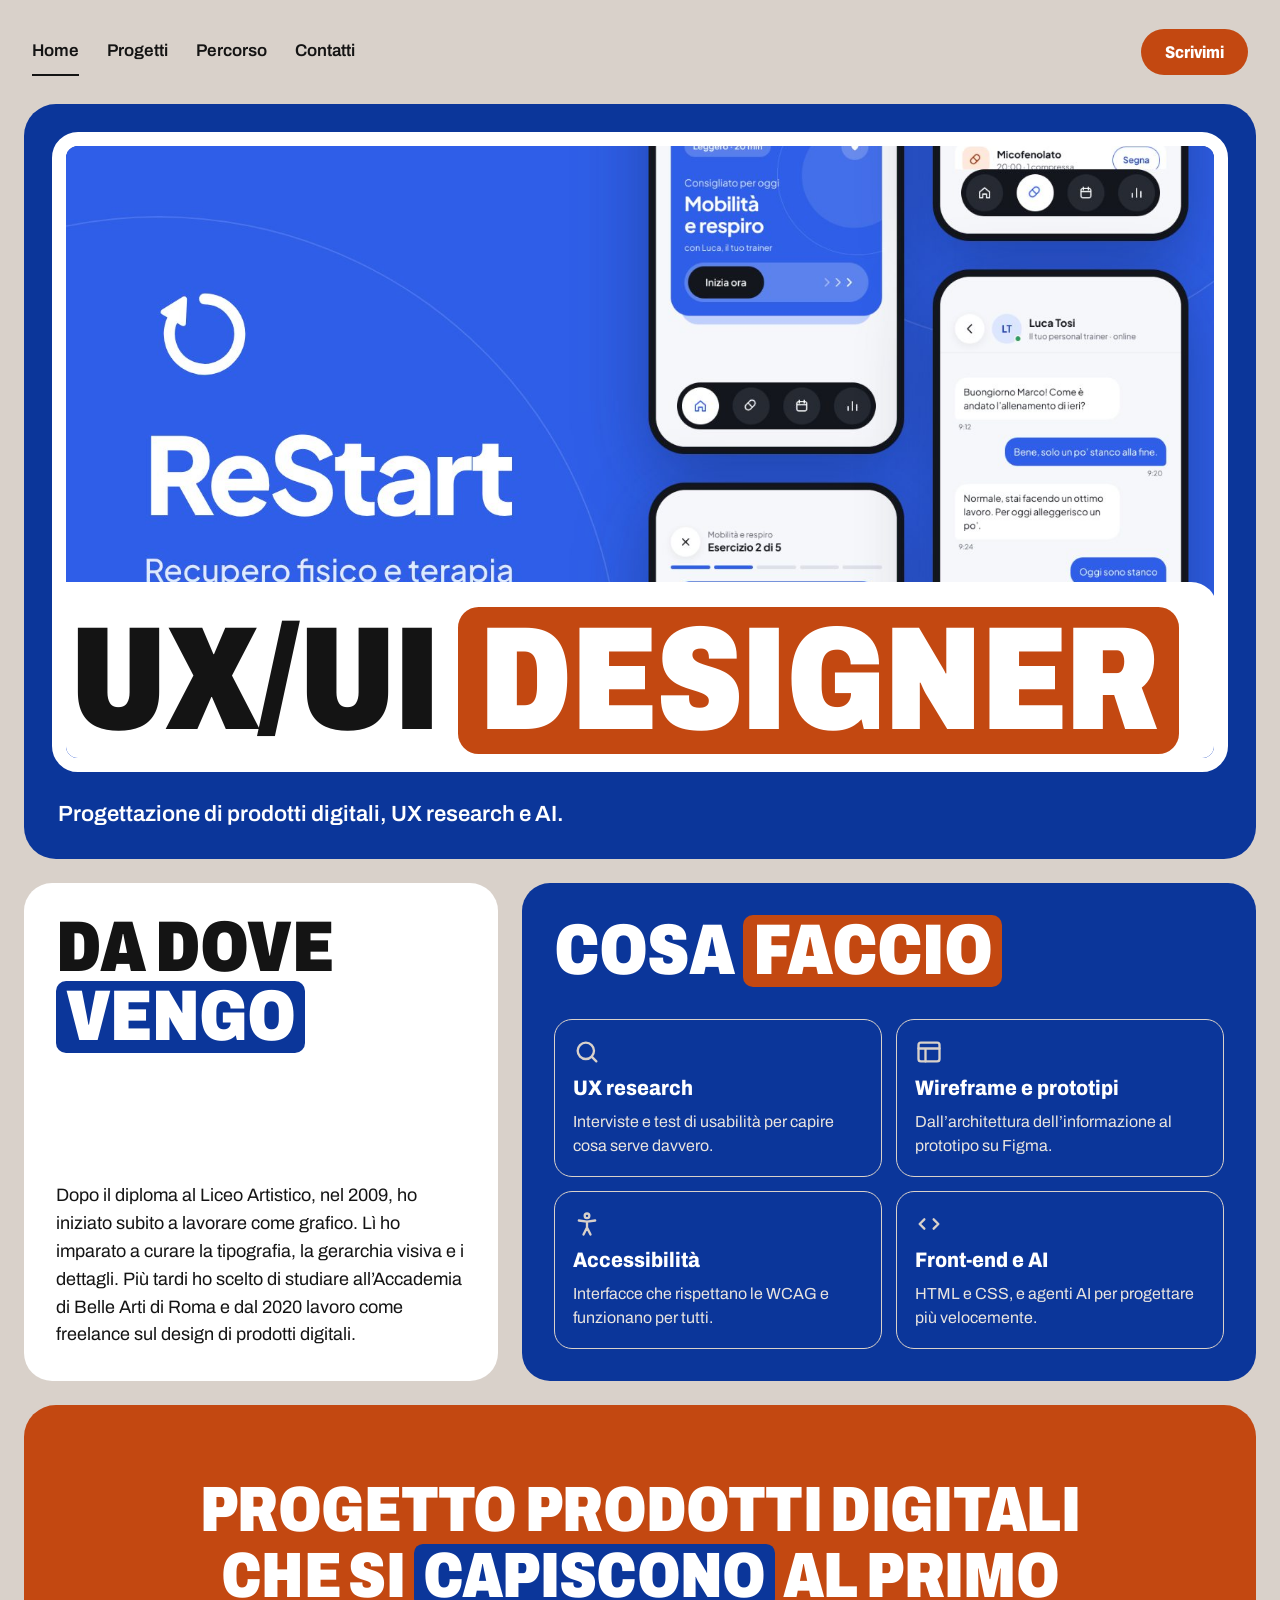
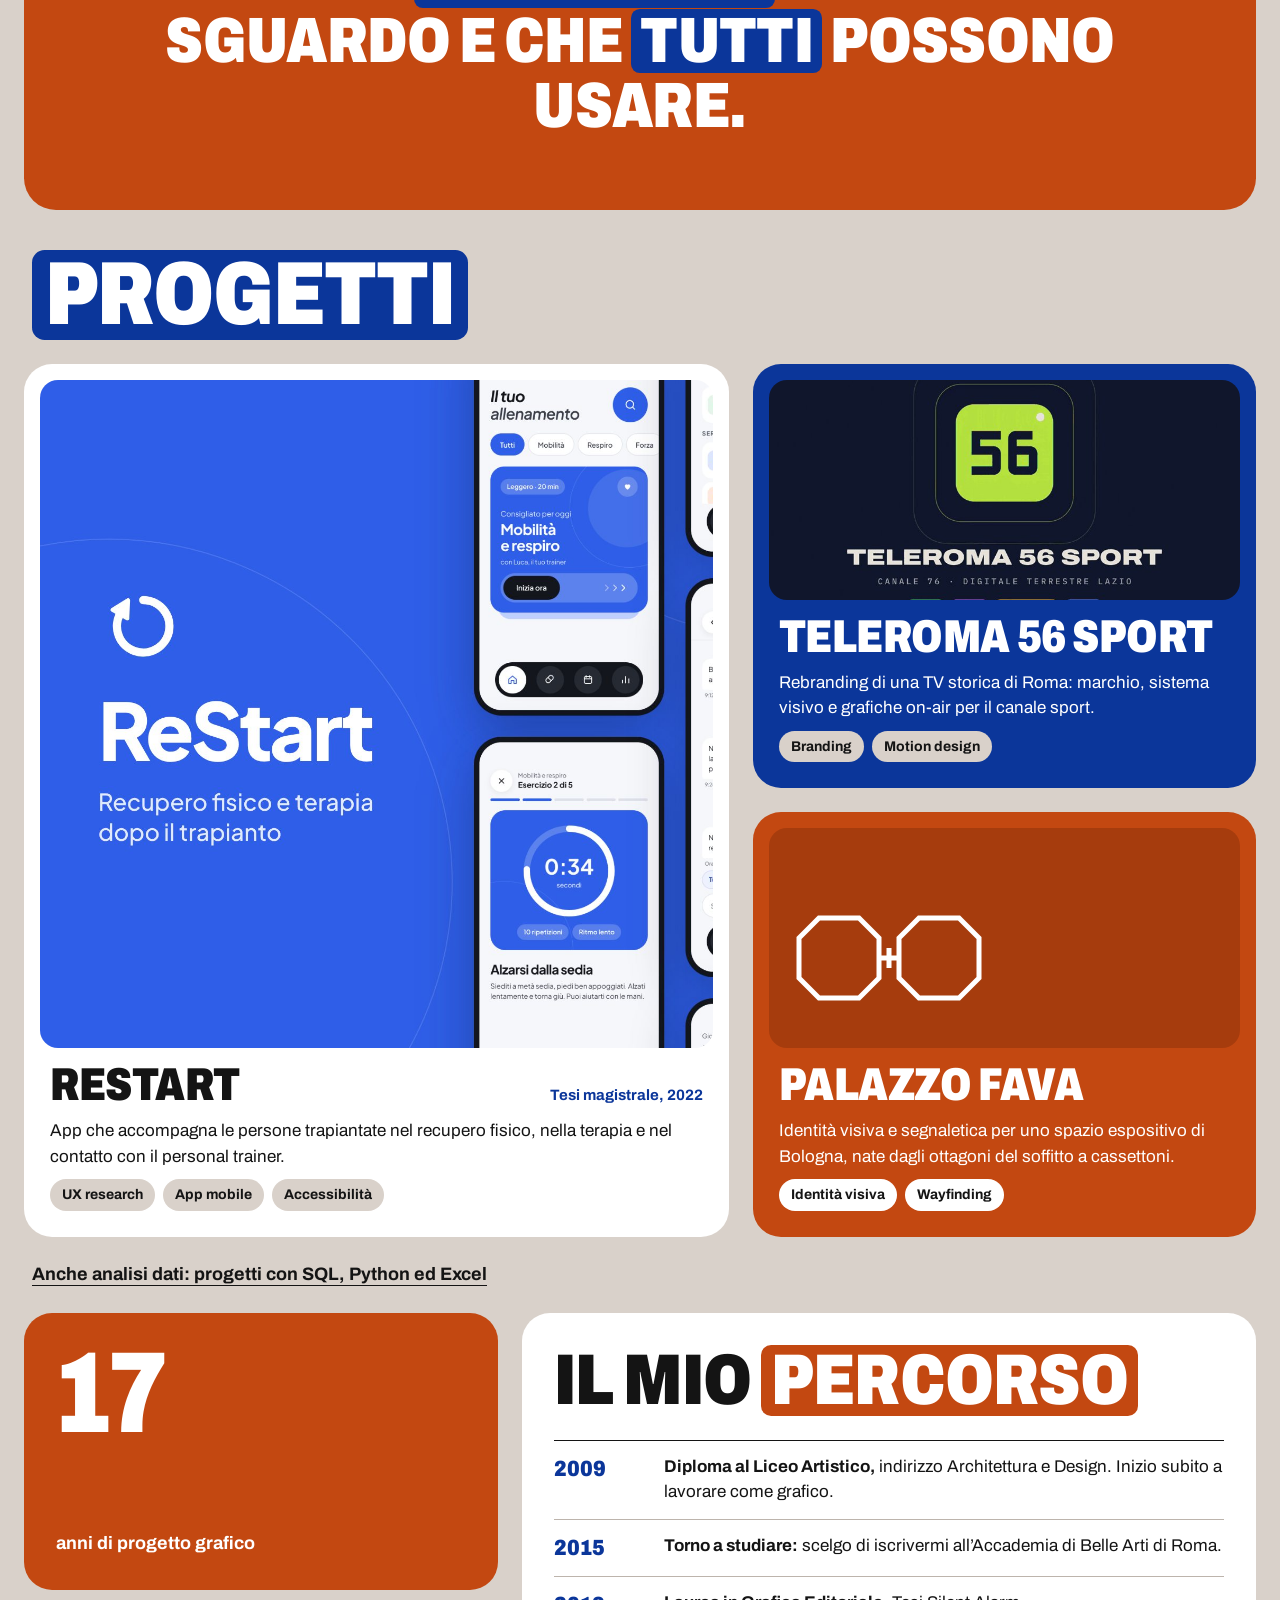
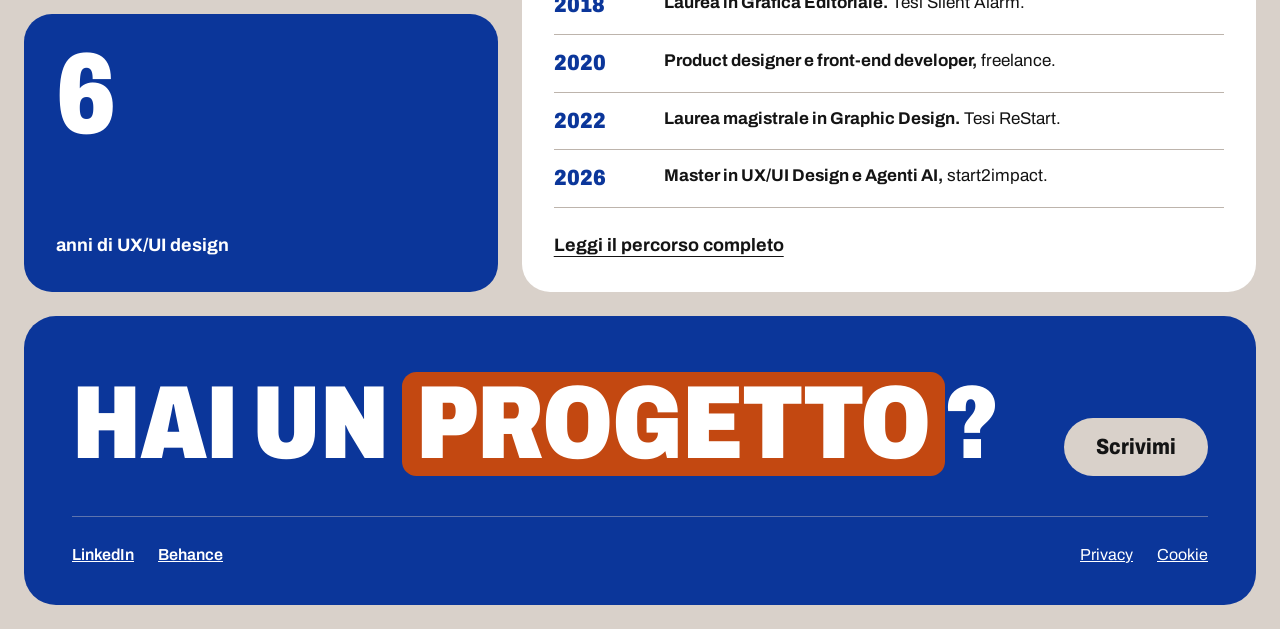
==== commit 073839b7: "TeleRoma 56 Sport: copertina in homepage e animazione nel caso studio" ====
--- a/index.html
+++ b/index.html
@@ -16,7 +16,7 @@
 <meta property="og:image:height" content="630">
 <meta name="twitter:card" content="summary_large_image">
 <link rel="preload" href="fonts/archivo.woff2" as="font" type="font/woff2" crossorigin>
-<link rel="stylesheet" href="css/style.css?v=12">
+<link rel="stylesheet" href="css/style.css?v=13">
 </head>
 <body>
 <a class="skip" href="#contenuto">Vai al contenuto</a>
@@ -98,7 +98,7 @@
           </div>
         </a>
         <a class="project bg-blu on-blu" href="portfolio.html#teleroma">
-          <div class="cover-block" style="background:#0A2D80" aria-hidden="true"><svg viewBox="0 0 160 160" width="150" height="150"><rect x="6" y="6" width="148" height="148" rx="40" fill="none" stroke="#D9D1CA" stroke-width="10"/><text x="80" y="112" text-anchor="middle" font-family="Archivo" font-weight="900" font-stretch="80%" font-size="96" fill="#D9D1CA">56</text><circle cx="130" cy="30" r="10" fill="#C34811"/></svg></div>
+          <img class="cover" src="images/teleroma-cover.jpg" width="808" height="632" alt="" loading="lazy" style="object-position:center 40%">
           <div class="project-body">
             <h3 class="big h-s">TeleRoma 56 Sport</h3>
             <p>Rebranding di una TV storica di Roma: marchio, sistema visivo e grafiche on-air per il canale sport.</p>
@@ -159,6 +159,6 @@
   </ul>
 </div>
 
-<script src="js/script.js?v=12"></script>
+<script src="js/script.js?v=13"></script>
 </body>
 </html>
--- a/css/style.css
+++ b/css/style.css
@@ -229,6 +229,9 @@
 .case-body p{font-size:17px;line-height:1.6}
 .case-link{grid-column:1 / -1;border-top:1px solid var(--riga);padding-top:20px;display:flex;gap:24px;flex-wrap:wrap}
 .case-link a{font-weight:700;text-underline-offset:4px}
+.case-img:has(video){background:#10162C;border-radius:var(--r-m);overflow:hidden}
+.case-img video{width:100%;max-width:808px;height:auto;display:block;margin:0 auto;background:#10162C}
+.case-note{flex-basis:100%;font-size:14px;color:var(--muted)}
 
 .spec{display:grid;grid-template-columns:110px minmax(0,1fr);row-gap:6px;column-gap:12px;margin:0;font-size:16px}
 .spec dt{font-weight:700}
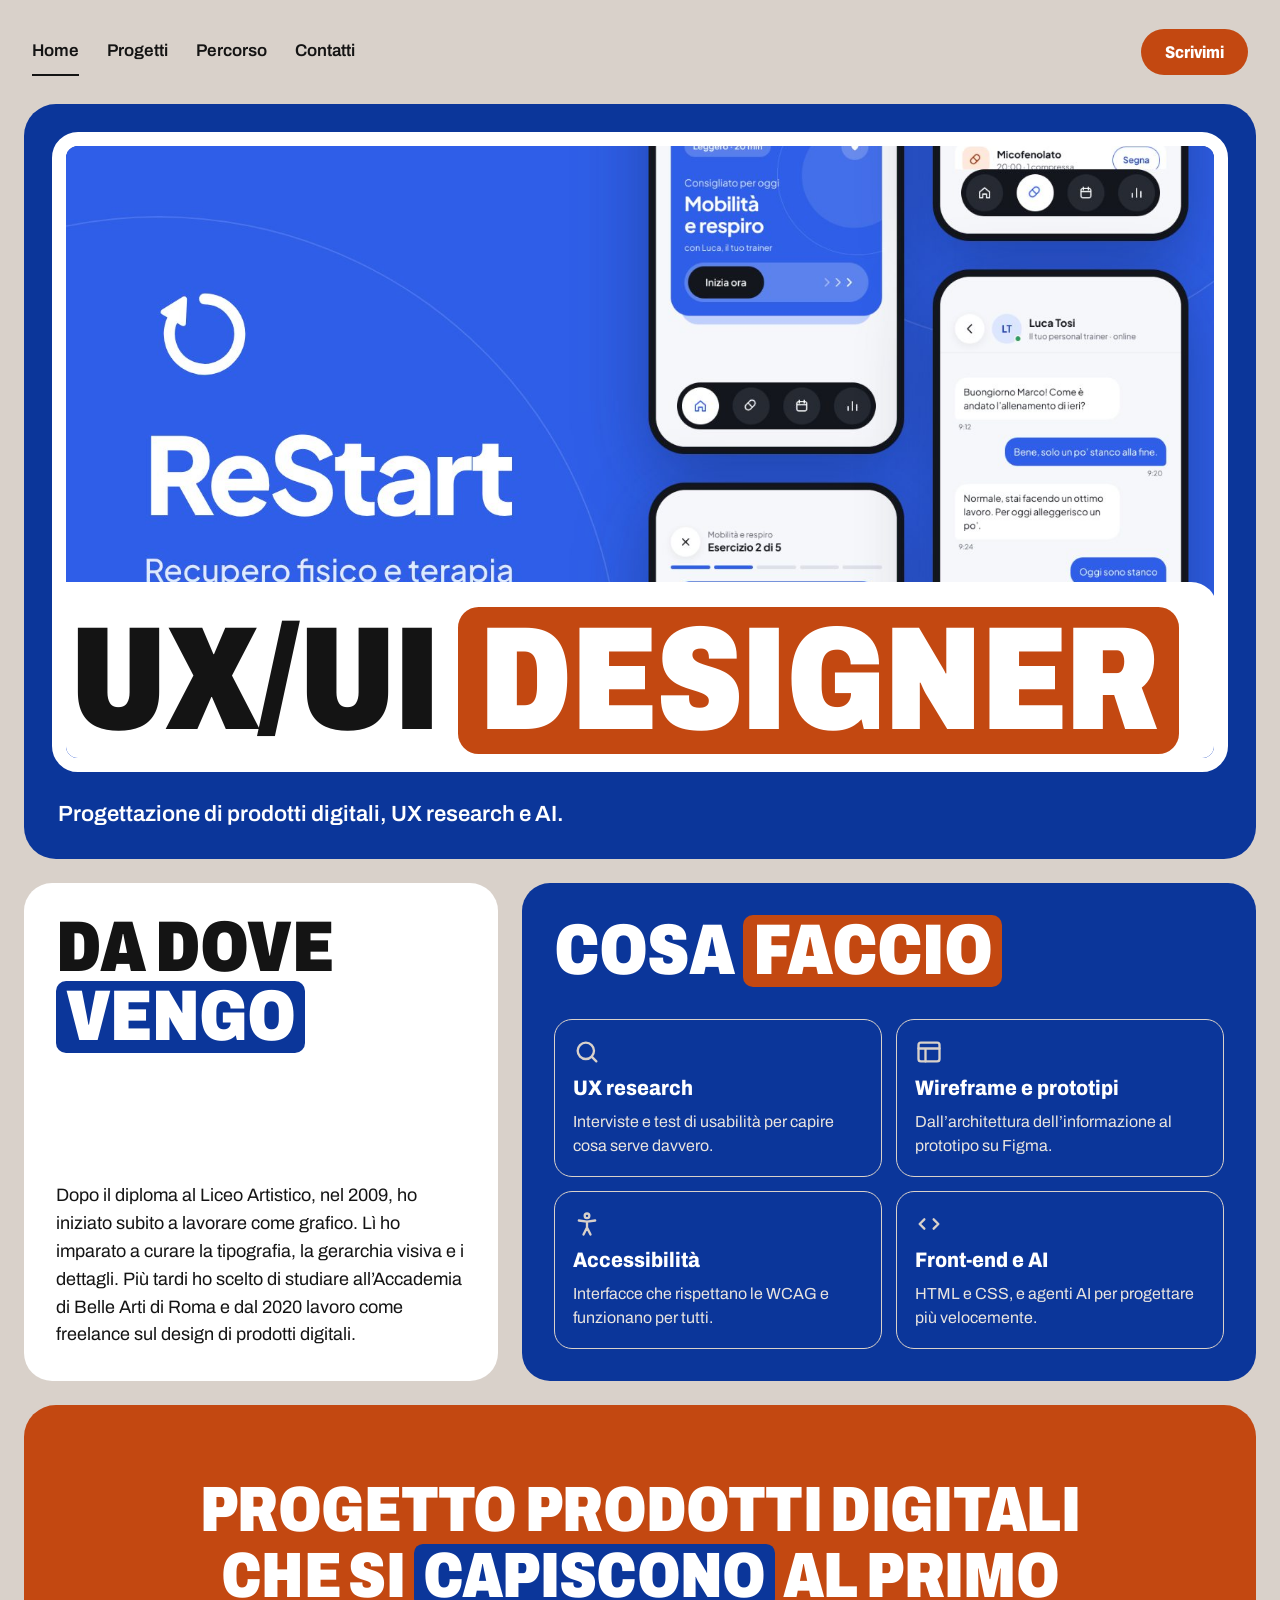
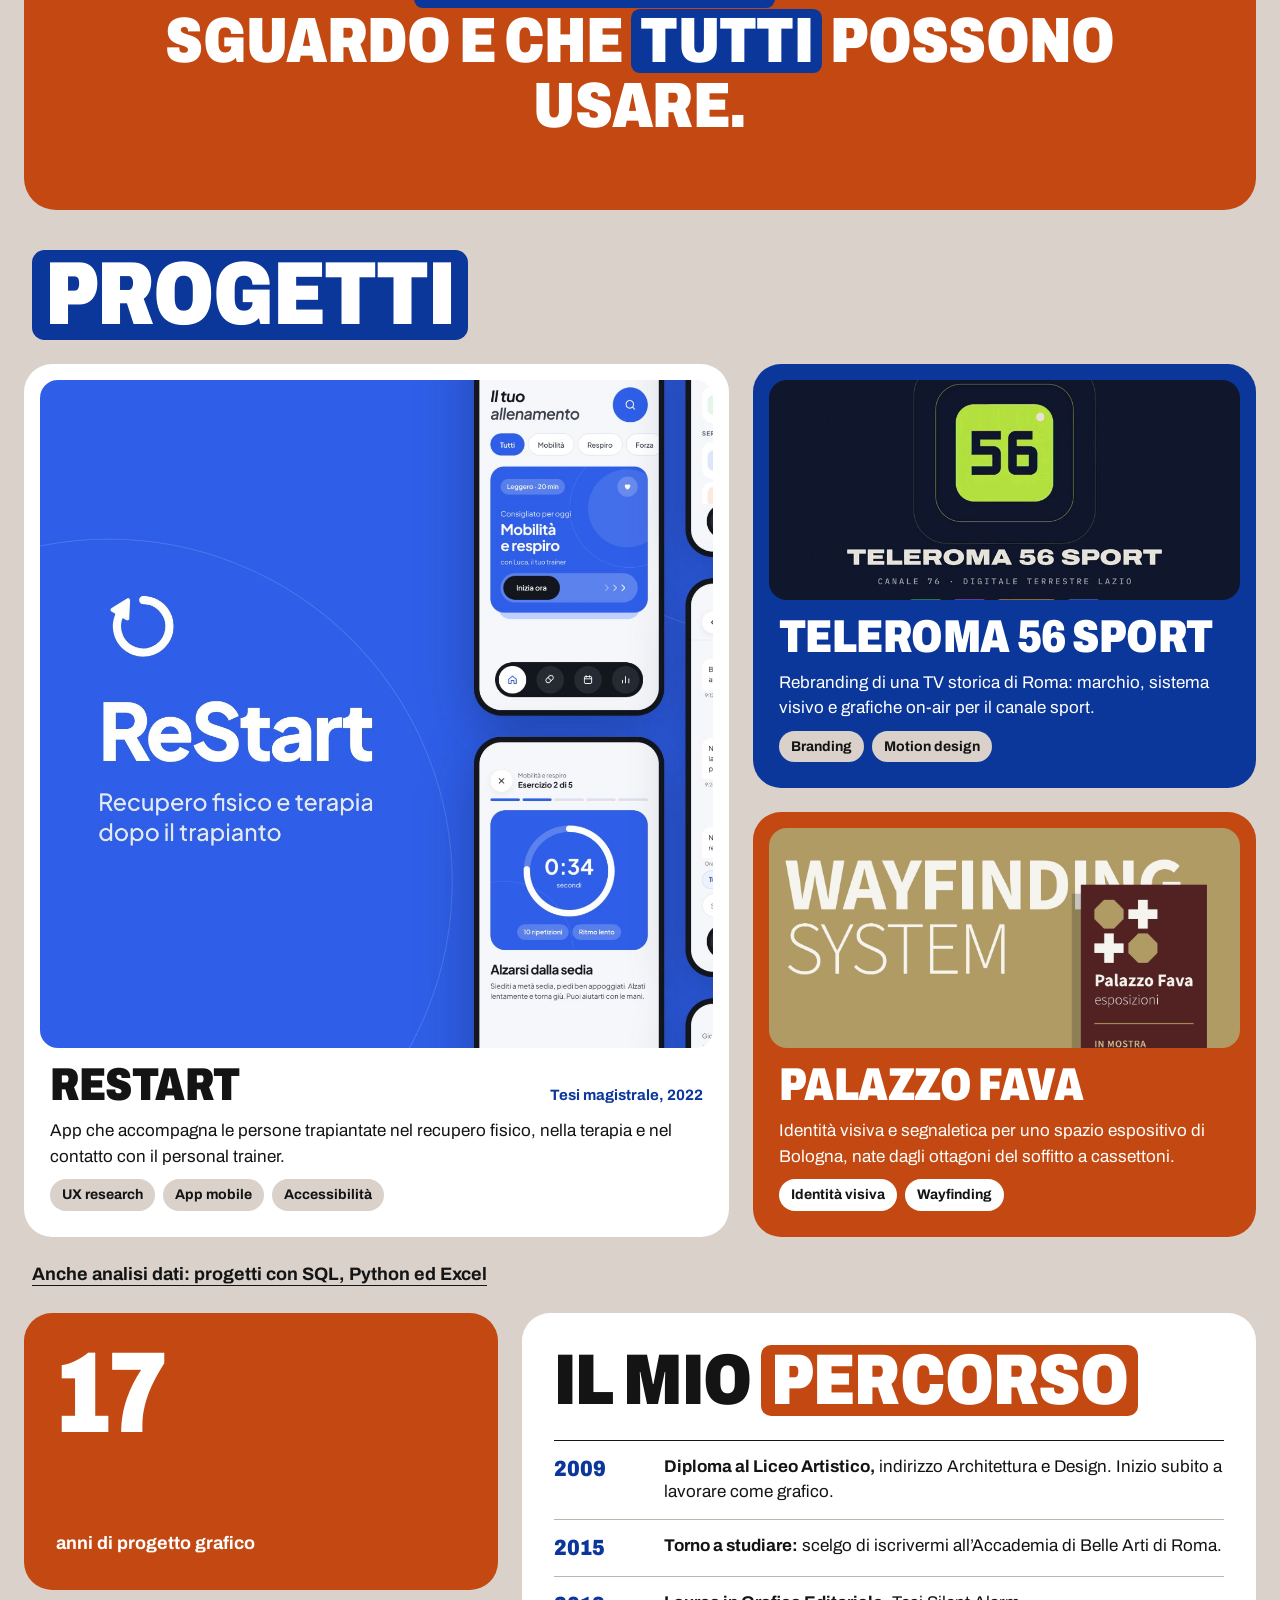
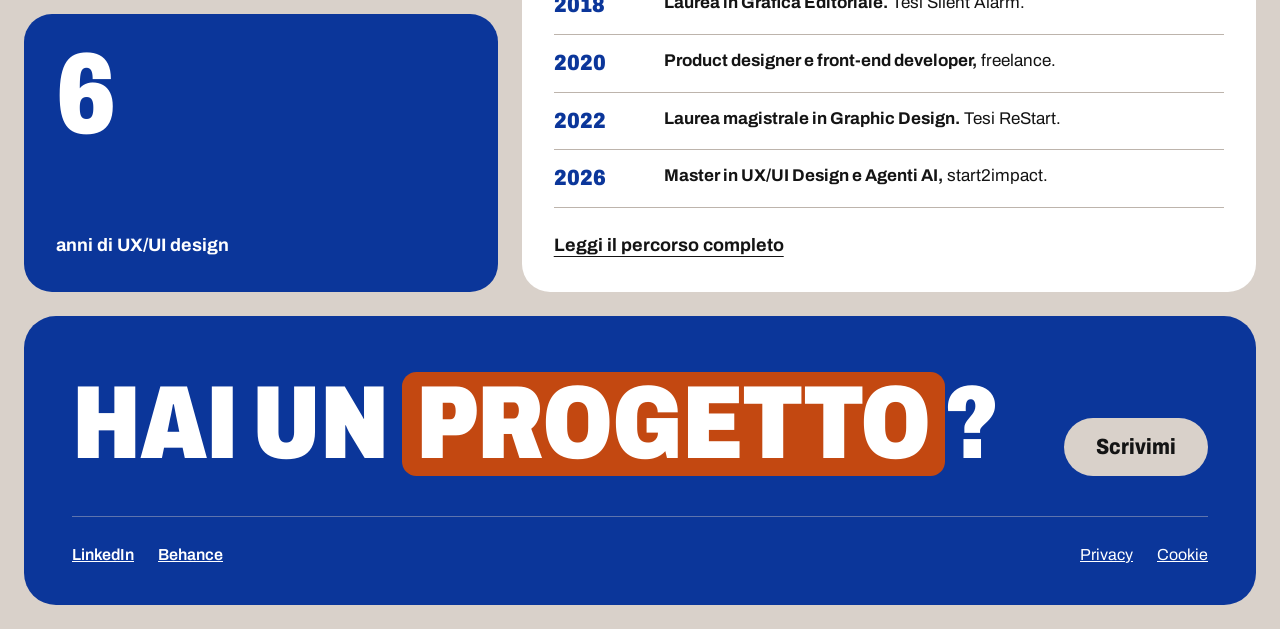
==== commit f2907df5: "Palazzo Fava: copertina in homepage e nel caso studio" ====
--- a/index.html
+++ b/index.html
@@ -16,7 +16,7 @@
 <meta property="og:image:height" content="630">
 <meta name="twitter:card" content="summary_large_image">
 <link rel="preload" href="fonts/archivo.woff2" as="font" type="font/woff2" crossorigin>
-<link rel="stylesheet" href="css/style.css?v=13">
+<link rel="stylesheet" href="css/style.css?v=14">
 </head>
 <body>
 <a class="skip" href="#contenuto">Vai al contenuto</a>
@@ -106,7 +106,7 @@
           </div>
         </a>
         <a class="project bg-terra on-terra" href="portfolio.html#palazzo-fava">
-          <div class="cover-block" style="background:#A63C0D" aria-hidden="true"><svg viewBox="0 0 240 120" width="240" height="120"><g fill="none" stroke="#FFFFFF" stroke-width="5"><path d="M30 10h40l20 20v40l-20 20H30L10 70V30z"/><path d="M130 10h40l20 20v40l-20 20h-40l-20-20V30z"/></g><path d="M90 50h20M100 40v20" stroke="#FFFFFF" stroke-width="5"/></svg></div>
+          <img class="cover" src="images/palazzo-fava-cover.jpg" width="1376" height="984" alt="" loading="lazy" style="object-position:left top">
           <div class="project-body">
             <h3 class="big h-s">Palazzo Fava</h3>
             <p>Identità visiva e segnaletica per uno spazio espositivo di Bologna, nate dagli ottagoni del soffitto a cassettoni.</p>
@@ -159,6 +159,6 @@
   </ul>
 </div>
 
-<script src="js/script.js?v=13"></script>
+<script src="js/script.js?v=14"></script>
 </body>
 </html>
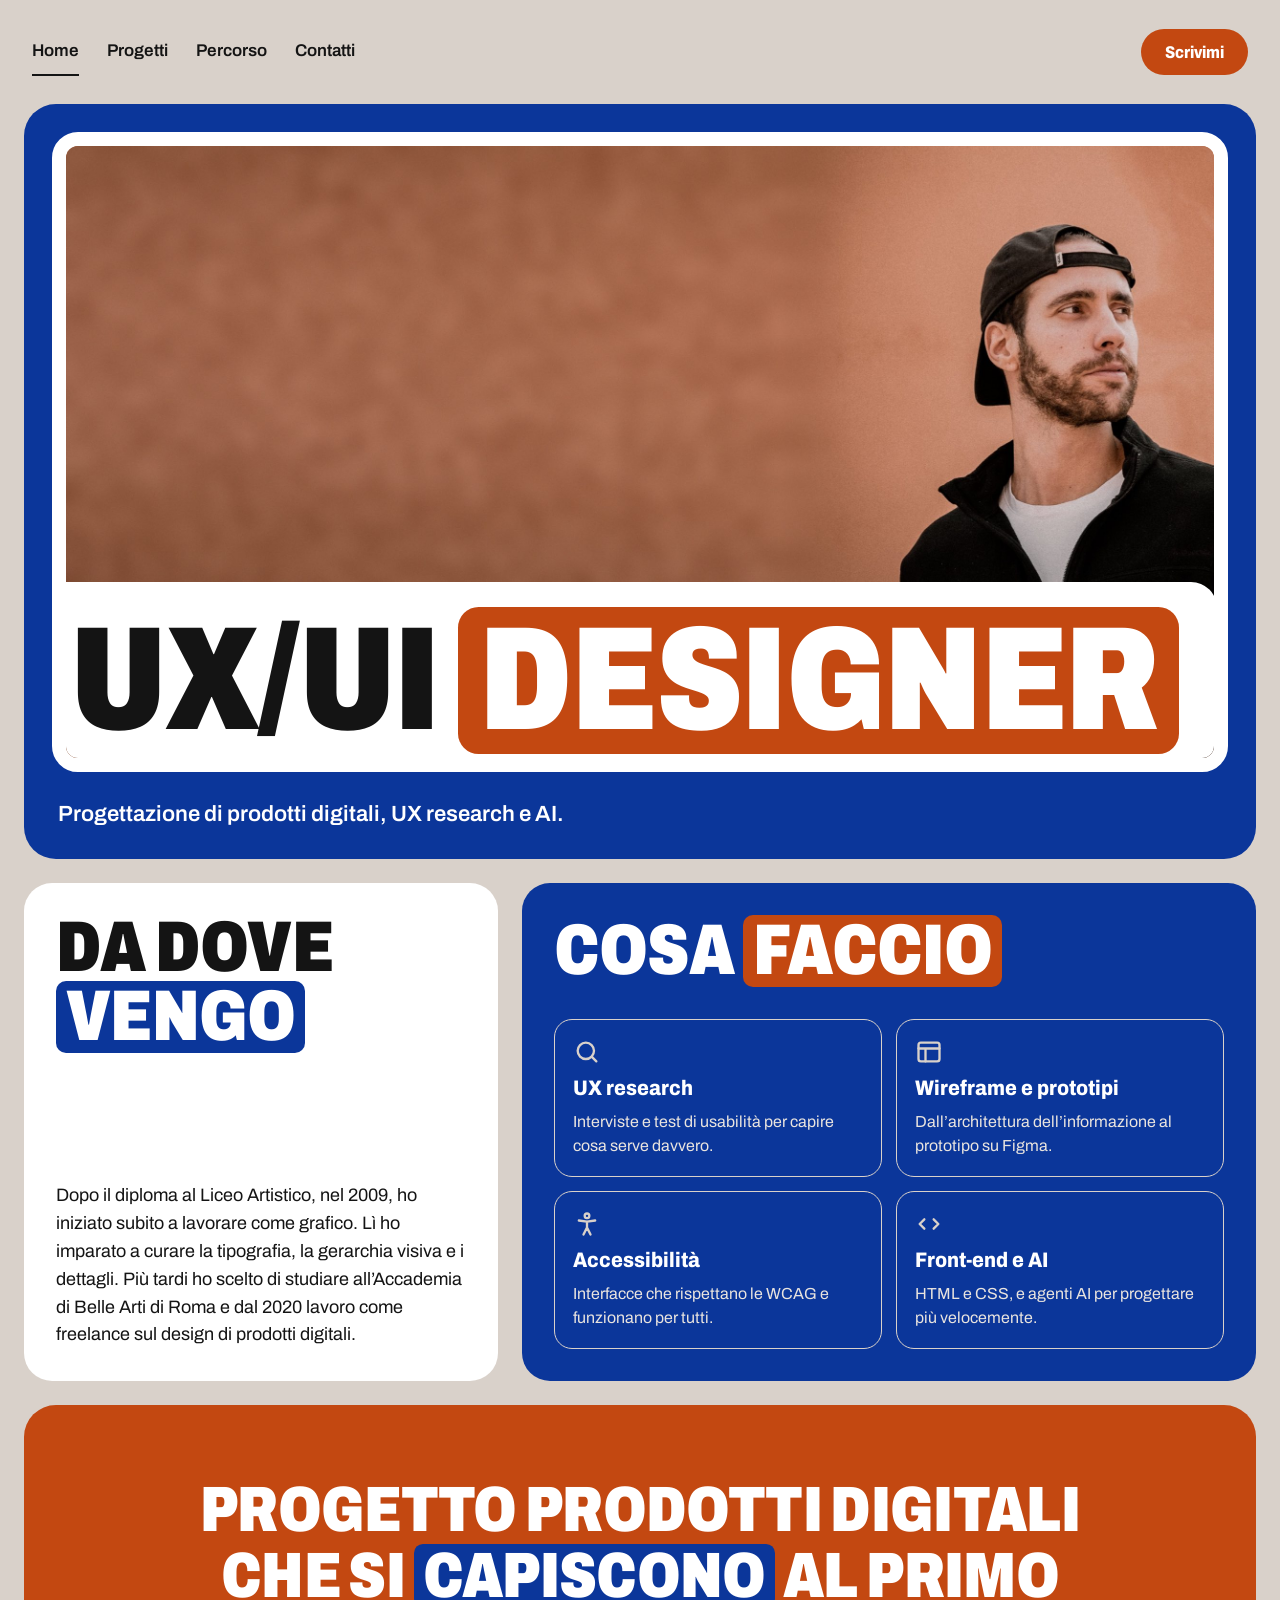
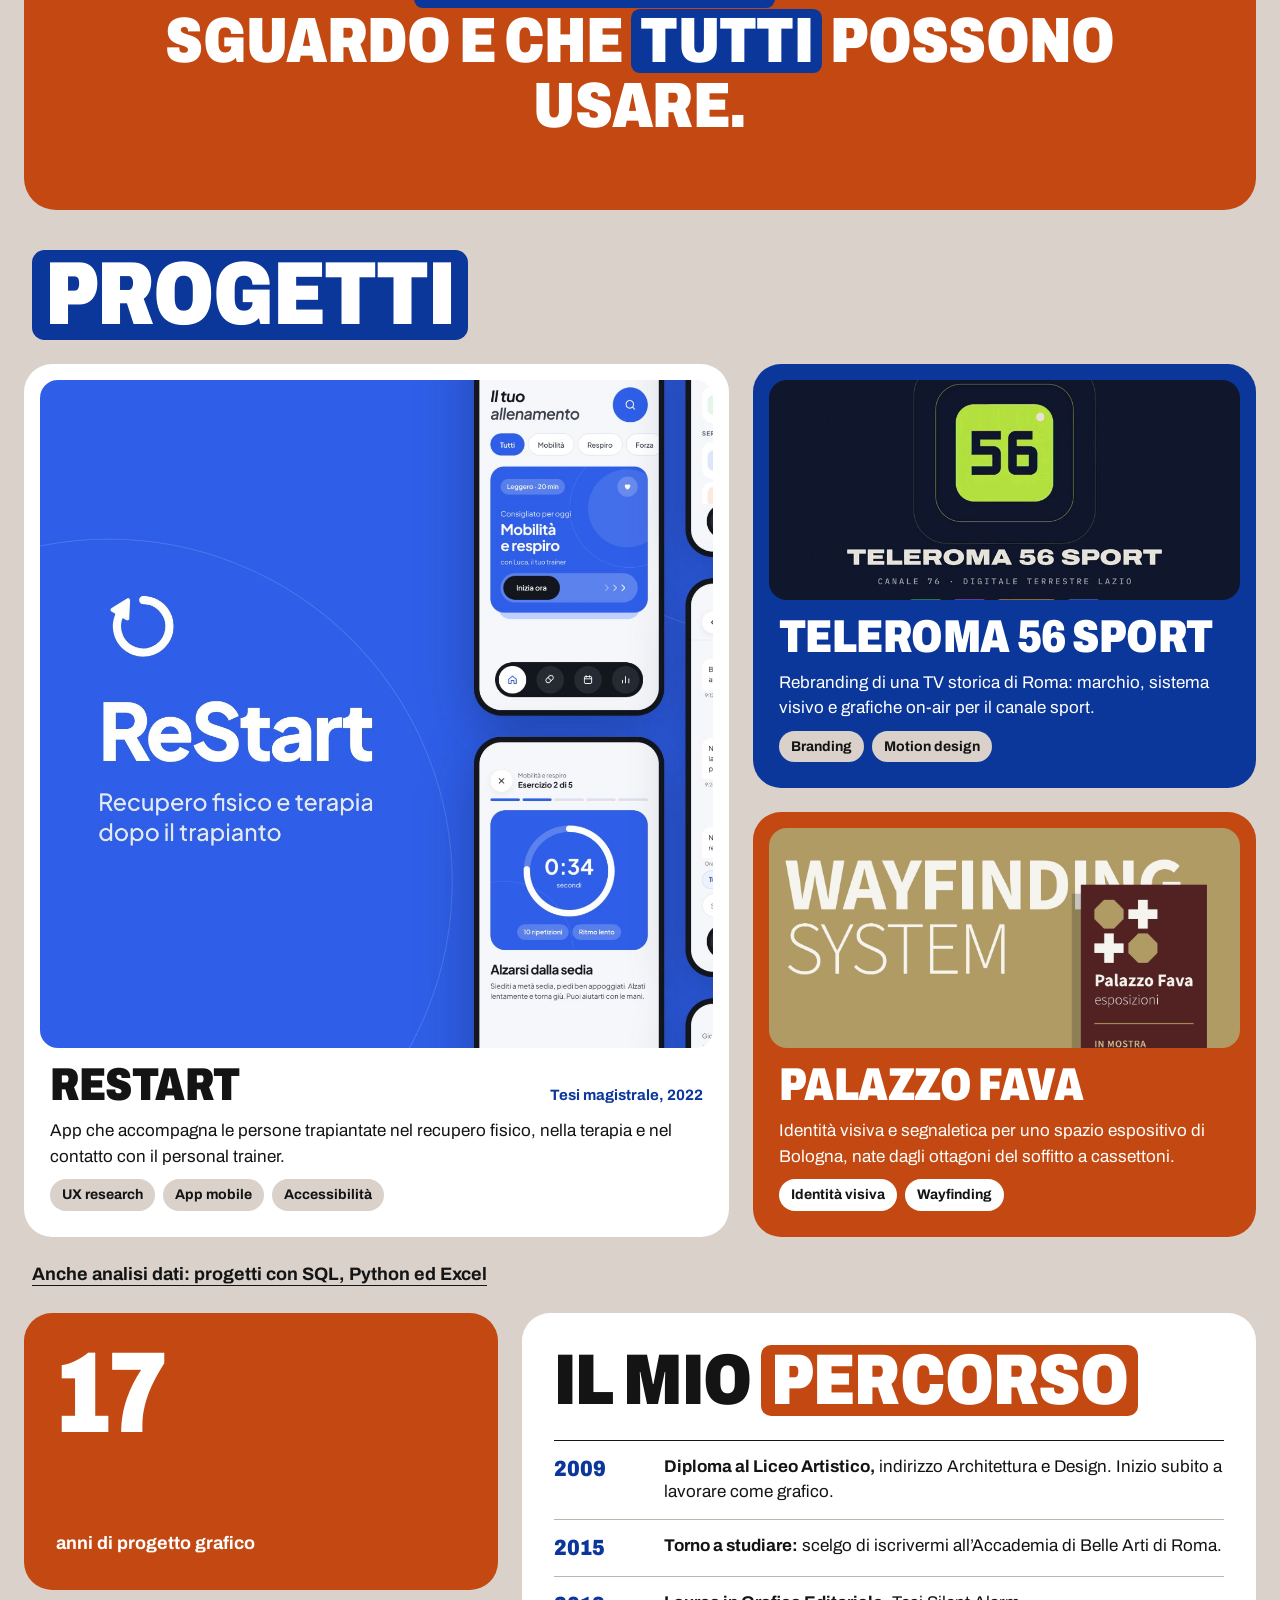
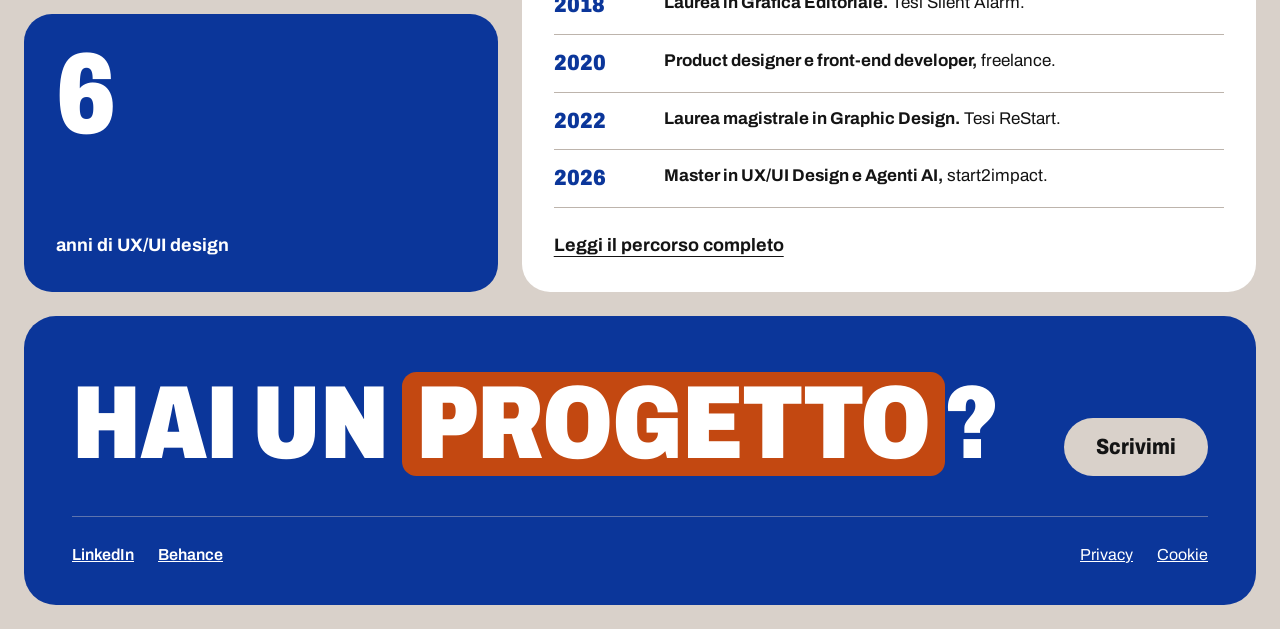
==== commit 9b4165d4: "Homepage: ritratto al posto della copertina di ReStart" ====
--- a/index.html
+++ b/index.html
@@ -16,7 +16,7 @@
 <meta property="og:image:height" content="630">
 <meta name="twitter:card" content="summary_large_image">
 <link rel="preload" href="fonts/archivo.woff2" as="font" type="font/woff2" crossorigin>
-<link rel="stylesheet" href="css/style.css?v=14">
+<link rel="stylesheet" href="css/style.css?v=15">
 </head>
 <body>
 <a class="skip" href="#contenuto">Vai al contenuto</a>
@@ -40,7 +40,7 @@
   <main id="contenuto">
     <section class="card-xl bg-blu on-blu hero" aria-labelledby="hero-title">
       <div class="hero-frame">
-        <img src="images/restart-cover.jpg" width="1616" height="1264" alt="Schermate dell’app ReStart, progettata da Valerio">
+        <img src="images/hero-valerio.jpg" width="2400" height="1311" alt="Ritratto di Valerio davanti a un muro color terracotta">
         <div class="hero-tab">
           <h1 class="big h-xl" id="hero-title">UX/UI <span class="hl hl-terra">Designer</span></h1>
         </div>
@@ -159,6 +159,6 @@
   </ul>
 </div>
 
-<script src="js/script.js?v=14"></script>
+<script src="js/script.js?v=15"></script>
 </body>
 </html>
--- a/css/style.css
+++ b/css/style.css
@@ -131,10 +131,10 @@
 .hero-frame{
   position:relative;
   border:clamp(8px, 1.1vw, 14px) solid var(--bianco);border-radius:26px;
-  overflow:hidden;background:var(--blu);
+  overflow:hidden;background:#B9734F;
   height:clamp(420px, 50vw, 640px);
 }
-.hero-frame img{width:100%;height:100%;object-fit:cover;object-position:70% center}
+.hero-frame img{width:100%;height:100%;object-fit:cover;object-position:right center}
 .hero-tab{
   position:absolute;left:0;bottom:0;
   background:var(--bianco);color:var(--ink);
@@ -280,7 +280,7 @@
   .timeline li{grid-template-columns:64px minmax(0,1fr);gap:14px}
   .menu-panel a{font-size:52px}
   .hero-tab .h-xl{font-size:clamp(44px, 13.5vw, 96px)}
-  .hero-frame img{object-position:left center}
+  .hero-frame img{object-position:100% center}
 }
 @media (max-width: 420px){
   .numbers{grid-template-columns:1fr}
